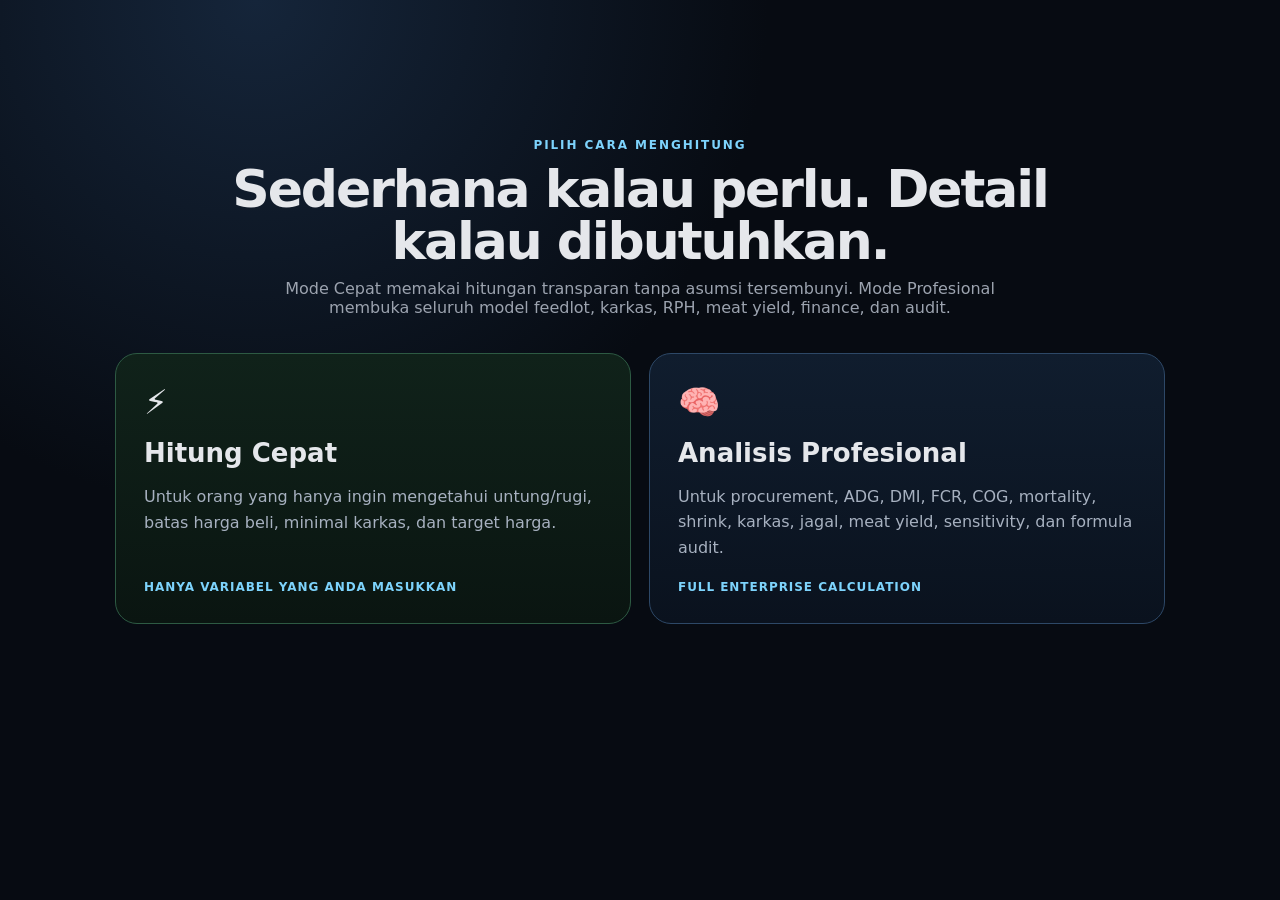
==== cattle-economics/index.html @ 695e0f00 "deploy: update cattle economics reviewed v0.3 app" ====
<!doctype html>
<html lang="id">
  <head>
    <meta charset="UTF-8" />
    <meta name="viewport" content="width=device-width, initial-scale=1.0" />
    <meta name="theme-color" content="#111827" />
    <meta name="description" content="Enterprise cattle, feedlot, carcass, slaughterhouse, and meat economics calculator." />
    <title>Cattle Economic Intelligence System</title>
    <script type="module" crossorigin src="./assets/index-BLP-1UN5.js"></script>
    <link rel="stylesheet" crossorigin href="./assets/index-CC0HOODT.css">
  </head>
  <body>
    <div id="root"></div>
  </body>
</html>
---- cattle-economics/assets/index-CC0HOODT.css ----
:root{color:#e5e7eb;font-synthesis:none;background:#070b12;font-family:Inter,ui-sans-serif,system-ui,-apple-system,BlinkMacSystemFont,Segoe UI,sans-serif}*{box-sizing:border-box}body{color:#e5e7eb;background:radial-gradient(circle at 20% 0,#15253a 0,#070b12 32rem);min-width:320px;margin:0}button,input{font:inherit}.app-shell{width:min(1500px,100% - 28px);margin:0 auto;padding:28px 0 50px}.eyebrow{letter-spacing:.16em;color:#7dd3fc;font-size:12px;font-weight:800}.hero,.quick-header{border-bottom:1px solid #263244;justify-content:space-between;align-items:flex-end;gap:28px;padding:22px 0 28px;display:flex}.hero h1,.quick-header h1,.mode-intro h1{letter-spacing:-.04em;margin:10px 0 12px;font-size:clamp(28px,5vw,52px);line-height:1}.hero p,.quick-header p,.mode-intro p{color:#9ca3af;max-width:780px;margin:0}.hero-actions{align-items:flex-end;gap:12px;display:flex}.hero-metrics{gap:10px;min-width:270px;display:grid}.hero-metrics div{background:#0d1420;border:1px solid #273449;border-radius:14px;padding:14px 16px}.hero-metrics span,.kpi span{color:#94a3b8;font-size:12px;display:block}.hero-metrics strong{margin-top:5px;font-size:19px;display:block}.mode-home{align-content:center;gap:36px;min-height:78vh;display:grid}.mode-intro{text-align:center;max-width:820px;margin:0 auto}.mode-intro p{margin:0 auto}.mode-cards{grid-template-columns:1fr 1fr;gap:18px;width:100%;max-width:1050px;margin:0 auto;display:grid}.mode-card{text-align:left;color:#e5e7eb;cursor:pointer;background:linear-gradient(#0e1724,#0a111b);border:1px solid #2c3b50;border-radius:22px;padding:28px;transition:transform .2s,border-color .2s,box-shadow .2s}.mode-card:hover{border-color:#64748b;transform:translateY(-3px);box-shadow:0 18px 50px #00000038}.mode-card.quick-card{background:linear-gradient(#10221a,#0a1511);border-color:#2d5a43}.mode-card.pro-card{background:linear-gradient(#101d2e,#0a121e);border-color:#2d4867}.mode-icon{margin-bottom:16px;font-size:34px;display:block}.mode-card b{font-size:26px;display:block}.mode-card p{color:#a7b1c0;min-height:76px;line-height:1.6}.mode-card em{letter-spacing:.08em;text-transform:uppercase;color:#7dd3fc;font-size:12px;font-style:normal;font-weight:800}.quick-task-grid{grid-template-columns:repeat(4,minmax(0,1fr));gap:10px;margin:18px 0;display:grid}.quick-task{color:#e5e7eb;text-align:left;cursor:pointer;background:#0d1420;border:1px solid #263244;border-radius:14px;grid-template-rows:auto auto;grid-template-columns:auto 1fr;align-items:center;gap:2px 10px;padding:14px;display:grid}.quick-task>span{grid-row:1/3;font-size:23px}.quick-task b{font-size:14px}.quick-task small{color:#94a3b8}.quick-task.active{background:#102033;border-color:#38bdf8;box-shadow:0 0 0 1px #38bdf82e}.quick-layout{grid-template-columns:minmax(320px,.85fr) minmax(0,1.45fr);gap:16px;display:grid}.quick-input-panel,.quick-result-panel{min-height:540px}.section-heading{justify-content:space-between;align-items:flex-start;gap:12px;display:flex}.quick-field-grid{grid-template-columns:1fr 1fr;gap:12px;margin-top:14px;display:grid}.input-with-suffix{background:#080d15;border:1px solid #344259;border-radius:9px;align-items:center;display:flex;overflow:hidden}.input-with-suffix input{border:0!important;border-radius:0!important}.input-with-suffix b{color:#77879a;white-space:nowrap;padding:0 10px;font-size:11px}.assumption-box{border-top:1px solid #263244;margin-top:18px;padding-top:14px}.assumption-box summary{cursor:pointer;color:#9fb0c4;font-weight:700}.profit-hero{background:#0d1420;border:1px solid #334155;border-left-width:5px;border-radius:16px;margin-bottom:14px;padding:20px}.profit-hero span{color:#94a3b8;letter-spacing:.12em;font-size:11px;display:block}.profit-hero strong{margin:7px 0;font-size:clamp(25px,4vw,42px);display:block}.profit-hero b{font-size:13px}.profit-hero.good{border-left-color:#22c55e}.profit-hero.warning{border-left-color:#f59e0b}.profit-hero.danger{border-left-color:#ef4444}.quick-kpis{grid-template-columns:repeat(2,minmax(0,1fr));margin-bottom:12px}.target-grid{grid-template-columns:1fr 1fr;gap:12px;margin-bottom:14px;display:grid}.scenario-strip{grid-template-columns:repeat(4,minmax(0,1fr));gap:9px;margin-bottom:14px;display:grid}.scenario-strip div{background:#0d1420;border:1px solid #263244;border-radius:12px;padding:13px}.scenario-strip span,.scenario-strip small{color:#94a3b8;display:block}.scenario-strip strong{margin:5px 0;font-size:15px;display:block}.scenario-strip .good{border-color:#245c39}.scenario-strip .mid{border-color:#6b5624}.scenario-strip .bad{border-color:#683333}.detail-link{color:#c7d2df;cursor:pointer;background:#101827;border:1px solid #334155;border-radius:11px;width:100%;min-height:46px;margin-top:18px}.ghost-btn,.mini-btn,.home-link{color:#dbe6f2;cursor:pointer;background:0 0;border:1px solid #334155;border-radius:10px;padding:10px 13px}.mini-btn{padding:7px 10px;font-size:12px}.home-link{white-space:nowrap}.input-stack{gap:12px;margin-top:20px;display:grid}.input-stack details{background:#0b111b;border:1px solid #263244;border-radius:14px}.input-stack summary{cursor:pointer;padding:15px 17px;font-weight:800}.field-grid{grid-template-columns:repeat(4,minmax(0,1fr));gap:12px;padding:0 16px 16px;display:grid}.field{color:#a9b4c4;gap:6px;font-size:12px;display:grid}.field input{color:#f8fafc;background:#080d15;border:1px solid #344259;border-radius:9px;outline:none;width:100%;padding:11px 12px;font-size:16px}.field input:focus{border-color:#38bdf8;box-shadow:0 0 0 3px #38bdf81f}.toolbar{flex-wrap:wrap;gap:10px;margin:12px 0 18px;display:flex}.toolbar button,.tabs button{color:#e5e7eb;cursor:pointer;background:#101827;border:1px solid #334155;border-radius:10px;min-height:42px;padding:9px 13px}.toolbar button:hover,.tabs button:hover{border-color:#64748b}.toolbar .secondary{background:0 0}.tabs{z-index:5;-webkit-backdrop-filter:blur(12px);backdrop-filter:blur(12px);background:#070b12f0;gap:8px;padding-bottom:8px;display:flex;position:sticky;top:0;overflow:auto}.tabs button{white-space:nowrap}.tabs button.active{color:#001019;background:#0ea5e9;border-color:#38bdf8;font-weight:900}.module{gap:16px;padding-top:10px;display:grid}.kpi-grid{grid-template-columns:repeat(4,minmax(0,1fr));gap:12px;display:grid}.kpi-grid.compact{margin-top:16px}.kpi{background:#0d1420;border:1px solid #263244;border-radius:14px;min-width:0;padding:14px}.kpi strong{overflow-wrap:anywhere;margin-top:7px;font-size:18px;display:block}.kpi.good{border-left:4px solid #22c55e}.kpi.warning{border-left:4px solid #f59e0b}.kpi.danger{border-left:4px solid #ef4444}.two-col{grid-template-columns:1fr 1fr;gap:16px;display:grid}.panel{background:#0b111b;border:1px solid #263244;border-radius:14px;min-width:0;padding:17px}.panel h3{margin:0 0 5px;font-size:17px}.muted{color:#94a3b8;margin:4px 0 12px;font-size:13px}.data-rows{display:grid}.data-row{border-bottom:1px solid #1f2b3b;justify-content:space-between;gap:20px;padding:9px 0;display:flex}.data-row:last-child{border-bottom:0}.data-row span{color:#98a6b8}.data-row strong{text-align:right;font-variant-numeric:tabular-nums}.verdict{background:#0d1420;border:1px solid #334155;border-left-width:5px;border-radius:14px;padding:16px}.verdict span{letter-spacing:.12em;text-transform:uppercase;color:#94a3b8;font-size:11px}.verdict strong{margin:5px 0;font-size:19px;display:block}.verdict p{color:#a9b4c4;margin:0}.verdict.good{border-left-color:#22c55e}.verdict.warning{border-left-color:#f59e0b}.verdict.danger{border-left-color:#ef4444}.table-wrap{margin-top:12px;overflow:auto}table{border-collapse:collapse;width:100%;min-width:720px;font-size:13px}th,td{text-align:right;font-variant-numeric:tabular-nums;border-bottom:1px solid #233044;padding:10px 9px}th:first-child,td:first-child{text-align:left}thead th{color:#94a3b8;background:#0b111b;font-weight:800;position:sticky;top:0}.cell-good{background:#22c55e17}.cell-danger{background:#ef444417}footer{color:#7f8ea3;border-top:1px solid #263244;align-items:center;gap:14px;margin-top:24px;padding:18px 0;font-size:12px;display:flex}footer span{flex:1}@media (width<=1050px){.field-grid{grid-template-columns:repeat(3,minmax(0,1fr))}.kpi-grid{grid-template-columns:repeat(2,minmax(0,1fr))}.hero,.quick-header{flex-direction:column;align-items:flex-start}.hero-actions{justify-content:space-between;width:100%}.hero-metrics{grid-template-columns:1fr 1fr;width:100%}.quick-layout{grid-template-columns:1fr}.quick-input-panel,.quick-result-panel{min-height:0}.quick-task-grid{grid-template-columns:repeat(2,minmax(0,1fr))}}@media (width<=760px){.app-shell{width:min(100% - 18px,1500px);padding-top:12px}.field-grid{grid-template-columns:repeat(2,minmax(0,1fr))}.two-col,.mode-cards{grid-template-columns:1fr}.mode-card p{min-height:0}.hero-metrics{grid-template-columns:1fr}.data-row{gap:10px}.kpi strong{font-size:16px}.quick-field-grid,.scenario-strip{grid-template-columns:1fr 1fr}.hero-actions{display:grid}.target-grid{grid-template-columns:1fr 1fr}}@media (width<=480px){.field-grid,.kpi-grid,.quick-field-grid,.target-grid{grid-template-columns:1fr}.tabs{margin-left:-9px;margin-right:-9px;padding-left:9px;padding-right:9px}.hero h1,.quick-header h1,.mode-intro h1{font-size:32px}.quick-task-grid{grid-template-columns:1fr}.scenario-strip{grid-template-columns:1fr 1fr}.mode-card{padding:20px}.profit-hero strong{font-size:28px}footer{flex-direction:column;align-items:flex-start}}
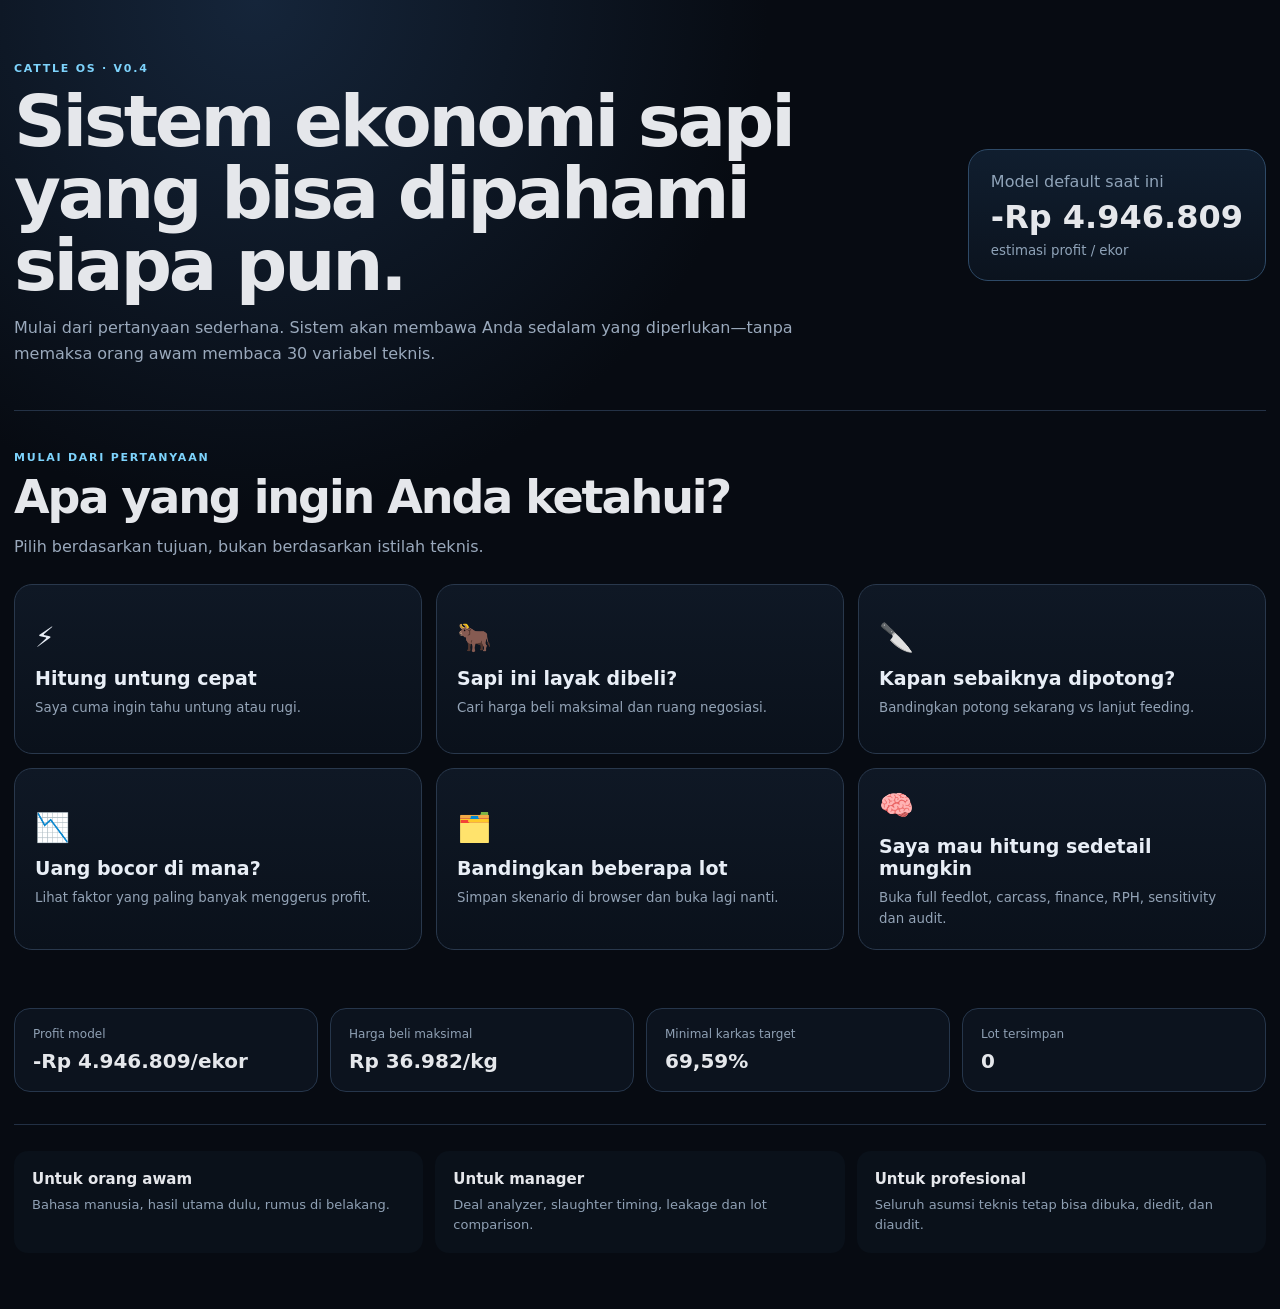
==== commit d4fbfcbd: "deploy: publish Cattle OS v0.4" ====
--- a/cattle-economics/index.html
+++ b/cattle-economics/index.html
@@ -6,8 +6,8 @@
     <meta name="theme-color" content="#111827" />
     <meta name="description" content="Enterprise cattle, feedlot, carcass, slaughterhouse, and meat economics calculator." />
     <title>Cattle Economic Intelligence System</title>
-    <script type="module" crossorigin src="./assets/index-BLP-1UN5.js"></script>
-    <link rel="stylesheet" crossorigin href="./assets/index-CC0HOODT.css">
+    <script type="module" crossorigin src="./assets/index-rEuiyGT7.js"></script>
+    <link rel="stylesheet" crossorigin href="./assets/index-CVq0pd13.css">
   </head>
   <body>
     <div id="root"></div>
--- a/cattle-economics/assets/index-CVq0pd13.css
+++ b/cattle-economics/assets/index-CVq0pd13.css
@@ -0,0 +1 @@
+:root{color:#e5e7eb;font-synthesis:none;background:#070b12;font-family:Inter,ui-sans-serif,system-ui,-apple-system,BlinkMacSystemFont,Segoe UI,sans-serif}*{box-sizing:border-box}body{color:#e5e7eb;background:radial-gradient(circle at 20% 0,#15253a 0,#070b12 32rem);min-width:320px;margin:0}button,input{font:inherit}.app-shell{width:min(1500px,100% - 28px);margin:0 auto;padding:28px 0 50px}.eyebrow{letter-spacing:.16em;color:#7dd3fc;font-size:12px;font-weight:800}.hero,.quick-header{border-bottom:1px solid #263244;justify-content:space-between;align-items:flex-end;gap:28px;padding:22px 0 28px;display:flex}.hero h1,.quick-header h1,.mode-intro h1{letter-spacing:-.04em;margin:10px 0 12px;font-size:clamp(28px,5vw,52px);line-height:1}.hero p,.quick-header p,.mode-intro p{color:#9ca3af;max-width:780px;margin:0}.hero-actions{align-items:flex-end;gap:12px;display:flex}.hero-metrics{gap:10px;min-width:270px;display:grid}.hero-metrics div{background:#0d1420;border:1px solid #273449;border-radius:14px;padding:14px 16px}.hero-metrics span,.kpi span{color:#94a3b8;font-size:12px;display:block}.hero-metrics strong{margin-top:5px;font-size:19px;display:block}.mode-home{align-content:center;gap:36px;min-height:78vh;display:grid}.mode-intro{text-align:center;max-width:820px;margin:0 auto}.mode-intro p{margin:0 auto}.mode-cards{grid-template-columns:1fr 1fr;gap:18px;width:100%;max-width:1050px;margin:0 auto;display:grid}.mode-card{text-align:left;color:#e5e7eb;cursor:pointer;background:linear-gradient(#0e1724,#0a111b);border:1px solid #2c3b50;border-radius:22px;padding:28px;transition:transform .2s,border-color .2s,box-shadow .2s}.mode-card:hover{border-color:#64748b;transform:translateY(-3px);box-shadow:0 18px 50px #00000038}.mode-card.quick-card{background:linear-gradient(#10221a,#0a1511);border-color:#2d5a43}.mode-card.pro-card{background:linear-gradient(#101d2e,#0a121e);border-color:#2d4867}.mode-icon{margin-bottom:16px;font-size:34px;display:block}.mode-card b{font-size:26px;display:block}.mode-card p{color:#a7b1c0;min-height:76px;line-height:1.6}.mode-card em{letter-spacing:.08em;text-transform:uppercase;color:#7dd3fc;font-size:12px;font-style:normal;font-weight:800}.quick-task-grid{grid-template-columns:repeat(4,minmax(0,1fr));gap:10px;margin:18px 0;display:grid}.quick-task{color:#e5e7eb;text-align:left;cursor:pointer;background:#0d1420;border:1px solid #263244;border-radius:14px;grid-template-rows:auto auto;grid-template-columns:auto 1fr;align-items:center;gap:2px 10px;padding:14px;display:grid}.quick-task>span{grid-row:1/3;font-size:23px}.quick-task b{font-size:14px}.quick-task small{color:#94a3b8}.quick-task.active{background:#102033;border-color:#38bdf8;box-shadow:0 0 0 1px #38bdf82e}.quick-layout{grid-template-columns:minmax(320px,.85fr) minmax(0,1.45fr);gap:16px;display:grid}.quick-input-panel,.quick-result-panel{min-height:540px}.section-heading{justify-content:space-between;align-items:flex-start;gap:12px;display:flex}.quick-field-grid{grid-template-columns:1fr 1fr;gap:12px;margin-top:14px;display:grid}.input-with-suffix{background:#080d15;border:1px solid #344259;border-radius:9px;align-items:center;display:flex;overflow:hidden}.input-with-suffix input{border:0!important;border-radius:0!important}.input-with-suffix b{color:#77879a;white-space:nowrap;padding:0 10px;font-size:11px}.assumption-box{border-top:1px solid #263244;margin-top:18px;padding-top:14px}.assumption-box summary{cursor:pointer;color:#9fb0c4;font-weight:700}.profit-hero{background:#0d1420;border:1px solid #334155;border-left-width:5px;border-radius:16px;margin-bottom:14px;padding:20px}.profit-hero span{color:#94a3b8;letter-spacing:.12em;font-size:11px;display:block}.profit-hero strong{margin:7px 0;font-size:clamp(25px,4vw,42px);display:block}.profit-hero b{font-size:13px}.profit-hero.good{border-left-color:#22c55e}.profit-hero.warning{border-left-color:#f59e0b}.profit-hero.danger{border-left-color:#ef4444}.quick-kpis{grid-template-columns:repeat(2,minmax(0,1fr));margin-bottom:12px}.target-grid{grid-template-columns:1fr 1fr;gap:12px;margin-bottom:14px;display:grid}.scenario-strip{grid-template-columns:repeat(4,minmax(0,1fr));gap:9px;margin-bottom:14px;display:grid}.scenario-strip div{background:#0d1420;border:1px solid #263244;border-radius:12px;padding:13px}.scenario-strip span,.scenario-strip small{color:#94a3b8;display:block}.scenario-strip strong{margin:5px 0;font-size:15px;display:block}.scenario-strip .good{border-color:#245c39}.scenario-strip .mid{border-color:#6b5624}.scenario-strip .bad{border-color:#683333}.detail-link{color:#c7d2df;cursor:pointer;background:#101827;border:1px solid #334155;border-radius:11px;width:100%;min-height:46px;margin-top:18px}.ghost-btn,.mini-btn,.home-link{color:#dbe6f2;cursor:pointer;background:0 0;border:1px solid #334155;border-radius:10px;padding:10px 13px}.mini-btn{padding:7px 10px;font-size:12px}.home-link{white-space:nowrap}.input-stack{gap:12px;margin-top:20px;display:grid}.input-stack details{background:#0b111b;border:1px solid #263244;border-radius:14px}.input-stack summary{cursor:pointer;padding:15px 17px;font-weight:800}.field-grid{grid-template-columns:repeat(4,minmax(0,1fr));gap:12px;padding:0 16px 16px;display:grid}.field{color:#a9b4c4;gap:6px;font-size:12px;display:grid}.field input{color:#f8fafc;background:#080d15;border:1px solid #344259;border-radius:9px;outline:none;width:100%;padding:11px 12px;font-size:16px}.field input:focus{border-color:#38bdf8;box-shadow:0 0 0 3px #38bdf81f}.toolbar{flex-wrap:wrap;gap:10px;margin:12px 0 18px;display:flex}.toolbar button,.tabs button{color:#e5e7eb;cursor:pointer;background:#101827;border:1px solid #334155;border-radius:10px;min-height:42px;padding:9px 13px}.toolbar button:hover,.tabs button:hover{border-color:#64748b}.toolbar .secondary{background:0 0}.tabs{z-index:5;-webkit-backdrop-filter:blur(12px);backdrop-filter:blur(12px);background:#070b12f0;gap:8px;padding-bottom:8px;display:flex;position:sticky;top:0;overflow:auto}.tabs button{white-space:nowrap}.tabs button.active{color:#001019;background:#0ea5e9;border-color:#38bdf8;font-weight:900}.module{gap:16px;padding-top:10px;display:grid}.kpi-grid{grid-template-columns:repeat(4,minmax(0,1fr));gap:12px;display:grid}.kpi-grid.compact{margin-top:16px}.kpi{background:#0d1420;border:1px solid #263244;border-radius:14px;min-width:0;padding:14px}.kpi strong{overflow-wrap:anywhere;margin-top:7px;font-size:18px;display:block}.kpi.good{border-left:4px solid #22c55e}.kpi.warning{border-left:4px solid #f59e0b}.kpi.danger{border-left:4px solid #ef4444}.two-col{grid-template-columns:1fr 1fr;gap:16px;display:grid}.panel{background:#0b111b;border:1px solid #263244;border-radius:14px;min-width:0;padding:17px}.panel h3{margin:0 0 5px;font-size:17px}.muted{color:#94a3b8;margin:4px 0 12px;font-size:13px}.data-rows{display:grid}.data-row{border-bottom:1px solid #1f2b3b;justify-content:space-between;gap:20px;padding:9px 0;display:flex}.data-row:last-child{border-bottom:0}.data-row span{color:#98a6b8}.data-row strong{text-align:right;font-variant-numeric:tabular-nums}.verdict{background:#0d1420;border:1px solid #334155;border-left-width:5px;border-radius:14px;padding:16px}.verdict span{letter-spacing:.12em;text-transform:uppercase;color:#94a3b8;font-size:11px}.verdict strong{margin:5px 0;font-size:19px;display:block}.verdict p{color:#a9b4c4;margin:0}.verdict.good{border-left-color:#22c55e}.verdict.warning{border-left-color:#f59e0b}.verdict.danger{border-left-color:#ef4444}.table-wrap{margin-top:12px;overflow:auto}table{border-collapse:collapse;width:100%;min-width:720px;font-size:13px}th,td{text-align:right;font-variant-numeric:tabular-nums;border-bottom:1px solid #233044;padding:10px 9px}th:first-child,td:first-child{text-align:left}thead th{color:#94a3b8;background:#0b111b;font-weight:800;position:sticky;top:0}.cell-good{background:#22c55e17}.cell-danger{background:#ef444417}footer{color:#7f8ea3;border-top:1px solid #263244;align-items:center;gap:14px;margin-top:24px;padding:18px 0;font-size:12px;display:flex}footer span{flex:1}@media (width<=1050px){.field-grid{grid-template-columns:repeat(3,minmax(0,1fr))}.kpi-grid{grid-template-columns:repeat(2,minmax(0,1fr))}.hero,.quick-header{flex-direction:column;align-items:flex-start}.hero-actions{justify-content:space-between;width:100%}.hero-metrics{grid-template-columns:1fr 1fr;width:100%}.quick-layout{grid-template-columns:1fr}.quick-input-panel,.quick-result-panel{min-height:0}.quick-task-grid{grid-template-columns:repeat(2,minmax(0,1fr))}}@media (width<=760px){.app-shell{width:min(100% - 18px,1500px);padding-top:12px}.field-grid{grid-template-columns:repeat(2,minmax(0,1fr))}.two-col,.mode-cards{grid-template-columns:1fr}.mode-card p{min-height:0}.hero-metrics{grid-template-columns:1fr}.data-row{gap:10px}.kpi strong{font-size:16px}.quick-field-grid,.scenario-strip{grid-template-columns:1fr 1fr}.hero-actions{display:grid}.target-grid{grid-template-columns:1fr 1fr}}@media (width<=480px){.field-grid,.kpi-grid,.quick-field-grid,.target-grid{grid-template-columns:1fr}.tabs{margin-left:-9px;margin-right:-9px;padding-left:9px;padding-right:9px}.hero h1,.quick-header h1,.mode-intro h1{font-size:32px}.quick-task-grid{grid-template-columns:1fr}.scenario-strip{grid-template-columns:1fr 1fr}.mode-card{padding:20px}.profit-hero strong{font-size:28px}footer{flex-direction:column;align-items:flex-start}}.os-home,.os-page{width:min(1500px,100% - 28px);margin:0 auto;padding:28px 0 56px}.os-kicker{letter-spacing:.16em;color:#7dd3fc;text-transform:uppercase;font-size:11px;font-weight:900;display:block}.os-hero{border-bottom:1px solid #243246;justify-content:space-between;align-items:center;gap:38px;min-height:310px;padding:34px 0 42px;display:flex}.os-hero>div:first-child{max-width:900px}.os-hero h1,.os-topbar h1,.os-question h2{letter-spacing:-.045em;margin:10px 0 14px;line-height:1}.os-hero h1{font-size:clamp(38px,6vw,72px)}.os-hero p,.os-topbar p,.os-question p{color:#9aa9bc;max-width:820px;margin:0;line-height:1.65}.os-hero-chip{background:linear-gradient(#101e2f,#0b131e);border:1px solid #2e4a67;border-radius:20px;min-width:280px;padding:22px}.os-hero-chip span,.os-hero-chip small{color:#8fa3b8;display:block}.os-hero-chip strong{margin:7px 0;font-size:32px;display:block}.os-question{padding:40px 0}.os-question h2{font-size:clamp(28px,4vw,46px)}.os-action-grid{grid-template-columns:repeat(3,minmax(0,1fr));gap:14px;margin-top:24px;display:grid}.os-action-grid button{color:#e8eef6;text-align:left;cursor:pointer;background:linear-gradient(#0f1825,#0a111b);border:1px solid #29384c;border-radius:18px;min-height:170px;padding:20px;transition:all .18s}.os-action-grid button:hover{border-color:#4f6f91;transform:translateY(-3px);box-shadow:0 18px 40px #0003}.os-action-grid button>span{margin-bottom:13px;font-size:28px;display:block}.os-action-grid b{margin-bottom:8px;font-size:19px;display:block}.os-action-grid small{color:#93a3b6;line-height:1.5}.os-home-summary{grid-template-columns:repeat(4,minmax(0,1fr));gap:12px;padding:18px 0 32px;display:grid}.os-home-summary div{background:#0c131e;border:1px solid #26364b;border-radius:16px;padding:18px}.os-home-summary span{color:#8fa0b4;font-size:12px;display:block}.os-home-summary strong{margin-top:8px;font-size:20px;display:block}.os-principles{border-top:1px solid #223044;grid-template-columns:repeat(3,1fr);gap:12px;padding-top:26px;display:grid}.os-principles div{background:#0a111a;border-radius:14px;padding:18px}.os-principles b{font-size:15px}.os-principles p{color:#8fa0b4;margin:7px 0 0;font-size:13px;line-height:1.55}.os-topbar{border-bottom:1px solid #243246;justify-content:space-between;align-items:flex-end;gap:26px;padding:18px 0 24px;display:flex}.os-topbar>div{max-width:900px}.os-topbar h1{font-size:clamp(30px,5vw,54px)}.os-topbar button,.os-pro-btn,.os-section-head button,.os-savebar button,.os-empty button,.os-lot-actions button{color:#e8eef6;cursor:pointer;background:#101927;border:1px solid #34465e;border-radius:10px;padding:10px 13px}.os-topbar>div>button{background:0 0;margin-bottom:16px}.os-pro-btn{white-space:nowrap}.os-tabs{z-index:10;-webkit-backdrop-filter:blur(12px);backdrop-filter:blur(12px);background:#070b12ed;gap:8px;padding:14px 0 10px;display:flex;position:sticky;top:0;overflow:auto}.os-tabs button{color:#b7c4d3;white-space:nowrap;cursor:pointer;background:#0d1622;border:1px solid #2f4057;border-radius:10px;padding:10px 14px}.os-tabs button.active{color:#001019;background:#0ea5e9;border-color:#38bdf8;font-weight:900}.os-guided-layout{grid-template-columns:minmax(340px,.88fr) minmax(0,1.55fr);align-items:start;gap:16px;display:grid}.os-input-card,.os-result-card{background:#0a111b;border:1px solid #26364a;border-radius:18px;padding:18px}.os-input-card{position:sticky;top:70px}.os-section-head{justify-content:space-between;align-items:flex-start;gap:16px;display:flex}.os-section-head h3{margin:7px 0;font-size:22px}.os-section-head p{color:#8fa1b6;margin:0;font-size:13px;line-height:1.5}.os-fields{grid-template-columns:1fr 1fr;gap:12px;margin-top:18px;display:grid}.os-field{gap:7px;display:grid}.os-field>span b{color:#dbe5f0;font-size:13px;display:block}.os-field>span small{color:#73859a;min-height:29px;margin-top:3px;font-size:11px;line-height:1.35;display:block}.os-field>div{background:#080d14;border:1px solid #304158;border-radius:10px;align-items:center;display:flex;overflow:hidden}.os-field input{color:#fff;background:0 0;border:0;outline:none;width:100%;min-width:0;padding:11px 12px;font-size:15px}.os-field em{color:#75869a;white-space:nowrap;padding:0 9px;font-size:10px;font-style:normal}.os-glossary{border-top:1px solid #223044;margin-top:18px;padding-top:14px}.os-glossary summary{cursor:pointer;color:#9fb0c3;font-weight:700}.os-glossary p{color:#8fa0b4;font-size:12px;line-height:1.5}.os-status,.os-decision{background:#0d1521;border:1px solid #33445a;border-left-width:5px;border-radius:16px;margin-bottom:14px;padding:20px}.os-status>span,.os-decision>span{letter-spacing:.14em;color:#8293a8;font-size:10px;font-weight:900;display:block}.os-status>strong,.os-decision>strong{margin:7px 0;font-size:24px;display:block}.os-status p,.os-decision p{color:#9aabba;margin:0;line-height:1.5}.os-status.good,.os-decision.good{border-left-color:#22c55e}.os-status.warning,.os-decision.warning{border-left-color:#f59e0b}.os-status.danger,.os-decision.danger{border-left-color:#ef4444}.os-metric-grid{grid-template-columns:repeat(2,minmax(0,1fr));gap:10px;display:grid}.os-metric{background:#0c141f;border:1px solid #26364a;border-radius:14px;padding:16px}.os-metric>span{color:#8799ad;font-size:11px;display:block}.os-metric>strong{overflow-wrap:anywhere;margin:7px 0 3px;font-size:20px;display:block}.os-metric>small{color:#71849a}.os-metric.good{border-color:#255e3b}.os-metric.danger{border-color:#6b3434}.os-explain{background:#0d1723;border:1px solid #26374b;border-radius:13px;margin-top:14px;padding:15px}.os-explain b{margin-bottom:5px;display:block}.os-explain p{color:#91a2b5;margin:0;font-size:13px;line-height:1.55}.os-scenario-grid{grid-template-columns:repeat(4,minmax(0,1fr));gap:9px;display:grid}.os-scenario-grid>div{background:#0b131d;border:1px solid #2b3a4e;border-radius:14px;padding:15px;position:relative}.os-scenario-grid>div.best{background:#0c1a14;border-color:#22c55e}.os-scenario-grid span,.os-scenario-grid small{color:#8497aa;display:block}.os-scenario-grid strong{margin:7px 0;font-size:17px;display:block}.os-scenario-grid em{letter-spacing:.1em;color:#86efac;margin-top:9px;font-size:9px;font-style:normal;font-weight:900;display:inline-block}.os-leak-list{gap:14px;display:grid}.os-leak-row{justify-content:space-between;gap:16px;display:flex}.os-leak-row span b,.os-leak-row span small{display:block}.os-leak-row span small{color:#7f91a6;margin-top:3px;font-size:11px;line-height:1.35}.os-leak-row strong{white-space:nowrap}.os-bar{background:#172231;border-radius:999px;height:7px;margin-top:8px;overflow:hidden}.os-bar i{background:linear-gradient(90deg,#f59e0b,#ef4444);border-radius:999px;height:100%;display:block}.os-savebar{gap:10px;padding:22px 0;display:flex}.os-savebar input{color:#fff;background:#080e16;border:1px solid #304158;border-radius:10px;outline:none;flex:1;min-height:44px;padding:0 13px}.os-empty{text-align:center;background:#0a111a;border:1px dashed #34465d;border-radius:18px;padding:70px 20px}.os-empty>span{font-size:38px}.os-empty h3{margin:13px 0 5px;font-size:24px}.os-empty p{color:#8b9caf}.os-lot-grid{grid-template-columns:repeat(3,minmax(0,1fr));gap:12px;display:grid}.os-lot-card{background:#0b131e;border:1px solid #29394d;border-radius:17px;padding:18px}.os-lot-head{justify-content:space-between;align-items:flex-start;gap:12px;display:flex}.os-lot-head span{letter-spacing:.13em;color:#7990a6;font-size:9px}.os-lot-head h3{margin:4px 0 0}.os-lot-head>b{border-radius:999px;padding:5px 8px;font-size:10px}.os-lot-head>b.target{color:#86efac;background:#123622}.os-lot-head>b.profit{color:#fde68a;background:#3b3011}.os-lot-head>b.loss{color:#fecaca;background:#3a1717}.os-lot-metrics{grid-template-columns:1fr 1fr;gap:8px;margin:16px 0;display:grid}.os-lot-metrics p{background:#0e1722;border-radius:10px;margin:0;padding:10px}.os-lot-metrics span,.os-lot-metrics strong{display:block}.os-lot-metrics span{color:#7f91a5;font-size:10px}.os-lot-metrics strong{margin-top:4px;font-size:13px}.os-lot-actions{gap:8px;display:flex}.os-lot-actions button{flex:1}.os-lot-actions button:last-child{background:0 0}@media (width<=1100px){.os-action-grid{grid-template-columns:repeat(2,minmax(0,1fr))}.os-guided-layout{grid-template-columns:1fr}.os-input-card{position:static}.os-scenario-grid,.os-lot-grid{grid-template-columns:repeat(2,minmax(0,1fr))}}@media (width<=760px){.os-home,.os-page{width:min(100% - 18px,1500px);padding-top:12px}.os-hero,.os-topbar{flex-direction:column;align-items:flex-start}.os-hero{min-height:0}.os-hero-chip{width:100%;min-width:0}.os-action-grid,.os-home-summary,.os-principles,.os-lot-grid,.os-fields,.os-metric-grid{grid-template-columns:1fr}.os-savebar{flex-direction:column}.os-topbar h1{font-size:34px}}@media (width<=480px){.os-action-grid,.os-scenario-grid{grid-template-columns:1fr}.os-hero h1{font-size:38px}.os-status>strong,.os-decision>strong{font-size:20px}}
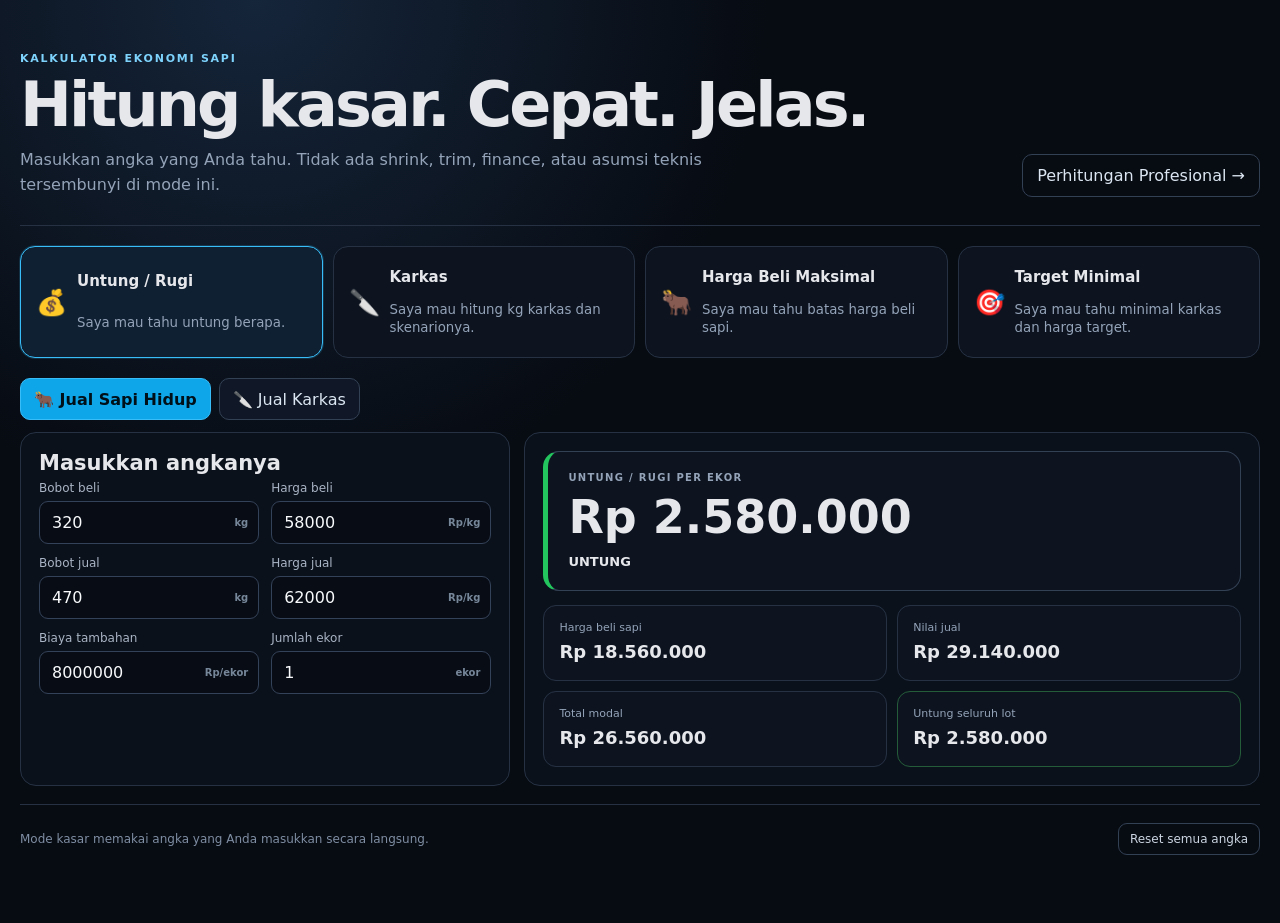
==== commit fd95c5ff: "deploy: publish simple cattle calculator" ====
--- a/cattle-economics/index.html
+++ b/cattle-economics/index.html
@@ -6,8 +6,8 @@
     <meta name="theme-color" content="#111827" />
     <meta name="description" content="Enterprise cattle, feedlot, carcass, slaughterhouse, and meat economics calculator." />
     <title>Cattle Economic Intelligence System</title>
-    <script type="module" crossorigin src="./assets/index-rEuiyGT7.js"></script>
-    <link rel="stylesheet" crossorigin href="./assets/index-CVq0pd13.css">
+    <script type="module" crossorigin src="./assets/index-Bqy1-42Z.js"></script>
+    <link rel="stylesheet" crossorigin href="./assets/index-Bpuga6ic.css">
   </head>
   <body>
     <div id="root"></div>
--- a/cattle-economics/assets/index-Bpuga6ic.css
+++ b/cattle-economics/assets/index-Bpuga6ic.css
@@ -0,0 +1 @@
+:root{color:#e5e7eb;font-synthesis:none;background:#070b12;font-family:Inter,ui-sans-serif,system-ui,-apple-system,BlinkMacSystemFont,Segoe UI,sans-serif}*{box-sizing:border-box}body{color:#e5e7eb;background:radial-gradient(circle at 20% 0,#15253a 0,#070b12 32rem);min-width:320px;margin:0}button,input{font:inherit}.app-shell{width:min(1500px,100% - 28px);margin:0 auto;padding:28px 0 50px}.eyebrow{letter-spacing:.16em;color:#7dd3fc;font-size:12px;font-weight:800}.hero,.quick-header{border-bottom:1px solid #263244;justify-content:space-between;align-items:flex-end;gap:28px;padding:22px 0 28px;display:flex}.hero h1,.quick-header h1,.mode-intro h1{letter-spacing:-.04em;margin:10px 0 12px;font-size:clamp(28px,5vw,52px);line-height:1}.hero p,.quick-header p,.mode-intro p{color:#9ca3af;max-width:780px;margin:0}.hero-actions{align-items:flex-end;gap:12px;display:flex}.hero-metrics{gap:10px;min-width:270px;display:grid}.hero-metrics div{background:#0d1420;border:1px solid #273449;border-radius:14px;padding:14px 16px}.hero-metrics span,.kpi span{color:#94a3b8;font-size:12px;display:block}.hero-metrics strong{margin-top:5px;font-size:19px;display:block}.mode-home{align-content:center;gap:36px;min-height:78vh;display:grid}.mode-intro{text-align:center;max-width:820px;margin:0 auto}.mode-intro p{margin:0 auto}.mode-cards{grid-template-columns:1fr 1fr;gap:18px;width:100%;max-width:1050px;margin:0 auto;display:grid}.mode-card{text-align:left;color:#e5e7eb;cursor:pointer;background:linear-gradient(#0e1724,#0a111b);border:1px solid #2c3b50;border-radius:22px;padding:28px;transition:transform .2s,border-color .2s,box-shadow .2s}.mode-card:hover{border-color:#64748b;transform:translateY(-3px);box-shadow:0 18px 50px #00000038}.mode-card.quick-card{background:linear-gradient(#10221a,#0a1511);border-color:#2d5a43}.mode-card.pro-card{background:linear-gradient(#101d2e,#0a121e);border-color:#2d4867}.mode-icon{margin-bottom:16px;font-size:34px;display:block}.mode-card b{font-size:26px;display:block}.mode-card p{color:#a7b1c0;min-height:76px;line-height:1.6}.mode-card em{letter-spacing:.08em;text-transform:uppercase;color:#7dd3fc;font-size:12px;font-style:normal;font-weight:800}.quick-task-grid{grid-template-columns:repeat(4,minmax(0,1fr));gap:10px;margin:18px 0;display:grid}.quick-task{color:#e5e7eb;text-align:left;cursor:pointer;background:#0d1420;border:1px solid #263244;border-radius:14px;grid-template-rows:auto auto;grid-template-columns:auto 1fr;align-items:center;gap:2px 10px;padding:14px;display:grid}.quick-task>span{grid-row:1/3;font-size:23px}.quick-task b{font-size:14px}.quick-task small{color:#94a3b8}.quick-task.active{background:#102033;border-color:#38bdf8;box-shadow:0 0 0 1px #38bdf82e}.quick-layout{grid-template-columns:minmax(320px,.85fr) minmax(0,1.45fr);gap:16px;display:grid}.quick-input-panel,.quick-result-panel{min-height:540px}.section-heading{justify-content:space-between;align-items:flex-start;gap:12px;display:flex}.quick-field-grid{grid-template-columns:1fr 1fr;gap:12px;margin-top:14px;display:grid}.input-with-suffix{background:#080d15;border:1px solid #344259;border-radius:9px;align-items:center;display:flex;overflow:hidden}.input-with-suffix input{border:0!important;border-radius:0!important}.input-with-suffix b{color:#77879a;white-space:nowrap;padding:0 10px;font-size:11px}.assumption-box{border-top:1px solid #263244;margin-top:18px;padding-top:14px}.assumption-box summary{cursor:pointer;color:#9fb0c4;font-weight:700}.profit-hero{background:#0d1420;border:1px solid #334155;border-left-width:5px;border-radius:16px;margin-bottom:14px;padding:20px}.profit-hero span{color:#94a3b8;letter-spacing:.12em;font-size:11px;display:block}.profit-hero strong{margin:7px 0;font-size:clamp(25px,4vw,42px);display:block}.profit-hero b{font-size:13px}.profit-hero.good{border-left-color:#22c55e}.profit-hero.warning{border-left-color:#f59e0b}.profit-hero.danger{border-left-color:#ef4444}.quick-kpis{grid-template-columns:repeat(2,minmax(0,1fr));margin-bottom:12px}.target-grid{grid-template-columns:1fr 1fr;gap:12px;margin-bottom:14px;display:grid}.scenario-strip{grid-template-columns:repeat(4,minmax(0,1fr));gap:9px;margin-bottom:14px;display:grid}.scenario-strip div{background:#0d1420;border:1px solid #263244;border-radius:12px;padding:13px}.scenario-strip span,.scenario-strip small{color:#94a3b8;display:block}.scenario-strip strong{margin:5px 0;font-size:15px;display:block}.scenario-strip .good{border-color:#245c39}.scenario-strip .mid{border-color:#6b5624}.scenario-strip .bad{border-color:#683333}.detail-link{color:#c7d2df;cursor:pointer;background:#101827;border:1px solid #334155;border-radius:11px;width:100%;min-height:46px;margin-top:18px}.ghost-btn,.mini-btn,.home-link{color:#dbe6f2;cursor:pointer;background:0 0;border:1px solid #334155;border-radius:10px;padding:10px 13px}.mini-btn{padding:7px 10px;font-size:12px}.home-link{white-space:nowrap}.input-stack{gap:12px;margin-top:20px;display:grid}.input-stack details{background:#0b111b;border:1px solid #263244;border-radius:14px}.input-stack summary{cursor:pointer;padding:15px 17px;font-weight:800}.field-grid{grid-template-columns:repeat(4,minmax(0,1fr));gap:12px;padding:0 16px 16px;display:grid}.field{color:#a9b4c4;gap:6px;font-size:12px;display:grid}.field input{color:#f8fafc;background:#080d15;border:1px solid #344259;border-radius:9px;outline:none;width:100%;padding:11px 12px;font-size:16px}.field input:focus{border-color:#38bdf8;box-shadow:0 0 0 3px #38bdf81f}.toolbar{flex-wrap:wrap;gap:10px;margin:12px 0 18px;display:flex}.toolbar button,.tabs button{color:#e5e7eb;cursor:pointer;background:#101827;border:1px solid #334155;border-radius:10px;min-height:42px;padding:9px 13px}.toolbar button:hover,.tabs button:hover{border-color:#64748b}.toolbar .secondary{background:0 0}.tabs{z-index:5;-webkit-backdrop-filter:blur(12px);backdrop-filter:blur(12px);background:#070b12f0;gap:8px;padding-bottom:8px;display:flex;position:sticky;top:0;overflow:auto}.tabs button{white-space:nowrap}.tabs button.active{color:#001019;background:#0ea5e9;border-color:#38bdf8;font-weight:900}.module{gap:16px;padding-top:10px;display:grid}.kpi-grid{grid-template-columns:repeat(4,minmax(0,1fr));gap:12px;display:grid}.kpi-grid.compact{margin-top:16px}.kpi{background:#0d1420;border:1px solid #263244;border-radius:14px;min-width:0;padding:14px}.kpi strong{overflow-wrap:anywhere;margin-top:7px;font-size:18px;display:block}.kpi.good{border-left:4px solid #22c55e}.kpi.warning{border-left:4px solid #f59e0b}.kpi.danger{border-left:4px solid #ef4444}.two-col{grid-template-columns:1fr 1fr;gap:16px;display:grid}.panel{background:#0b111b;border:1px solid #263244;border-radius:14px;min-width:0;padding:17px}.panel h3{margin:0 0 5px;font-size:17px}.muted{color:#94a3b8;margin:4px 0 12px;font-size:13px}.data-rows{display:grid}.data-row{border-bottom:1px solid #1f2b3b;justify-content:space-between;gap:20px;padding:9px 0;display:flex}.data-row:last-child{border-bottom:0}.data-row span{color:#98a6b8}.data-row strong{text-align:right;font-variant-numeric:tabular-nums}.verdict{background:#0d1420;border:1px solid #334155;border-left-width:5px;border-radius:14px;padding:16px}.verdict span{letter-spacing:.12em;text-transform:uppercase;color:#94a3b8;font-size:11px}.verdict strong{margin:5px 0;font-size:19px;display:block}.verdict p{color:#a9b4c4;margin:0}.verdict.good{border-left-color:#22c55e}.verdict.warning{border-left-color:#f59e0b}.verdict.danger{border-left-color:#ef4444}.table-wrap{margin-top:12px;overflow:auto}table{border-collapse:collapse;width:100%;min-width:720px;font-size:13px}th,td{text-align:right;font-variant-numeric:tabular-nums;border-bottom:1px solid #233044;padding:10px 9px}th:first-child,td:first-child{text-align:left}thead th{color:#94a3b8;background:#0b111b;font-weight:800;position:sticky;top:0}.cell-good{background:#22c55e17}.cell-danger{background:#ef444417}footer{color:#7f8ea3;border-top:1px solid #263244;align-items:center;gap:14px;margin-top:24px;padding:18px 0;font-size:12px;display:flex}footer span{flex:1}@media (width<=1050px){.field-grid{grid-template-columns:repeat(3,minmax(0,1fr))}.kpi-grid{grid-template-columns:repeat(2,minmax(0,1fr))}.hero,.quick-header{flex-direction:column;align-items:flex-start}.hero-actions{justify-content:space-between;width:100%}.hero-metrics{grid-template-columns:1fr 1fr;width:100%}.quick-layout{grid-template-columns:1fr}.quick-input-panel,.quick-result-panel{min-height:0}.quick-task-grid{grid-template-columns:repeat(2,minmax(0,1fr))}}@media (width<=760px){.app-shell{width:min(100% - 18px,1500px);padding-top:12px}.field-grid{grid-template-columns:repeat(2,minmax(0,1fr))}.two-col,.mode-cards{grid-template-columns:1fr}.mode-card p{min-height:0}.hero-metrics{grid-template-columns:1fr}.data-row{gap:10px}.kpi strong{font-size:16px}.quick-field-grid,.scenario-strip{grid-template-columns:1fr 1fr}.hero-actions{display:grid}.target-grid{grid-template-columns:1fr 1fr}}@media (width<=480px){.field-grid,.kpi-grid,.quick-field-grid,.target-grid{grid-template-columns:1fr}.tabs{margin-left:-9px;margin-right:-9px;padding-left:9px;padding-right:9px}.hero h1,.quick-header h1,.mode-intro h1{font-size:32px}.quick-task-grid{grid-template-columns:1fr}.scenario-strip{grid-template-columns:1fr 1fr}.mode-card{padding:20px}.profit-hero strong{font-size:28px}footer{flex-direction:column;align-items:flex-start}}.simple-shell{width:min(1240px,100% - 28px);margin:0 auto;padding:28px 0 50px}.simple-header{border-bottom:1px solid #263244;justify-content:space-between;align-items:flex-end;gap:28px;padding:24px 0 28px;display:flex}.simple-kicker{letter-spacing:.16em;color:#7dd3fc;font-size:11px;font-weight:900;display:block}.simple-header h1{letter-spacing:-.045em;margin:10px 0 12px;font-size:clamp(34px,6vw,62px);line-height:.98}.simple-header p{color:#94a3b8;max-width:760px;margin:0;line-height:1.55}.simple-pro-link{white-space:nowrap;color:#dbe6f2;cursor:pointer;background:0 0;border:1px solid #334155;border-radius:10px;padding:11px 14px}.simple-task-grid{grid-template-columns:repeat(4,minmax(0,1fr));gap:10px;margin:20px 0;display:grid}.simple-task-grid button{color:#e5e7eb;text-align:left;cursor:pointer;background:#0d1420;border:1px solid #263244;border-radius:15px;grid-template-rows:auto auto;grid-template-columns:auto 1fr;align-items:center;gap:4px 10px;min-height:112px;padding:15px;display:grid}.simple-task-grid button>span{grid-row:1/3;font-size:25px}.simple-task-grid button b{font-size:15px}.simple-task-grid button small{color:#94a3b8;line-height:1.35}.simple-task-grid button.active{background:#102033;border-color:#38bdf8;box-shadow:0 0 0 1px #38bdf82e}.simple-switch{gap:8px;margin-bottom:12px;display:flex}.simple-switch button{color:#dbe6f2;cursor:pointer;background:#101827;border:1px solid #334155;border-radius:10px;min-height:42px;padding:9px 13px}.simple-switch button.active{color:#001019;background:#0ea5e9;border-color:#38bdf8;font-weight:900}.simple-workspace{grid-template-columns:minmax(320px,.9fr) minmax(0,1.35fr);gap:14px;display:grid}.simple-panel{background:#0b111b;border:1px solid #263244;border-radius:16px;padding:18px}.simple-panel h3{margin:0 0 6px;font-size:21px}.simple-panel h4{color:#cbd5e1;margin:18px 0 10px;font-size:14px}.simple-help{color:#94a3b8;margin:0 0 14px;font-size:13px}.simple-fields{grid-template-columns:1fr 1fr;gap:12px;display:grid}.simple-field{color:#a9b4c4;gap:6px;font-size:12px;display:grid}.simple-field>div{background:#080d15;border:1px solid #344259;border-radius:9px;align-items:center;display:flex;overflow:hidden}.simple-field input{color:#f8fafc;background:0 0;border:0;outline:none;width:100%;min-width:0;padding:11px 12px;font-size:16px}.simple-field b{color:#77879a;white-space:nowrap;padding:0 10px;font-size:10px}.simple-field>div:focus-within{border-color:#38bdf8;box-shadow:0 0 0 3px #38bdf81f}.result-panel{align-content:start;display:grid}.simple-hero-result{background:#0d1420;border:1px solid #334155;border-left-width:5px;border-radius:16px;margin-bottom:14px;padding:20px}.simple-hero-result span{color:#94a3b8;letter-spacing:.13em;font-size:10px;font-weight:900;display:block}.simple-hero-result strong{overflow-wrap:anywhere;margin:7px 0;font-size:clamp(30px,5vw,46px);display:block}.simple-hero-result b{font-size:13px}.simple-hero-result.good{border-left-color:#22c55e}.simple-hero-result.danger{border-left-color:#ef4444}.simple-result-grid{grid-template-columns:1fr 1fr;gap:10px;display:grid}.simple-result{background:#0d1420;border:1px solid #263244;border-radius:13px;padding:15px}.simple-result span{color:#94a3b8;font-size:11px;display:block}.simple-result strong{overflow-wrap:anywhere;margin:7px 0 3px;font-size:18px;display:block}.simple-result small{color:#718096}.simple-result.good{border-color:#245c39}.simple-result.danger{border-color:#683333}.simple-scenarios{grid-template-columns:repeat(4,minmax(0,1fr));gap:9px;margin-bottom:14px;display:grid}.simple-scenarios>div{background:#0d1420;border:1px solid #263244;border-radius:12px;padding:14px}.simple-scenarios span,.simple-scenarios small{color:#94a3b8;display:block}.simple-scenarios strong{margin:5px 0;font-size:15px;display:block}.simple-scenarios .good{background:#0b1811;border-color:#245c39}.simple-scenarios .mid{background:#18150b;border-color:#6b5624}.simple-scenarios .bad{background:#190e0e;border-color:#683333}.simple-footer{color:#7f8ea3;border-top:1px solid #263244;justify-content:space-between;align-items:center;gap:14px;margin-top:18px;padding:18px 0;font-size:12px;display:flex}.simple-footer button{color:#cbd5e1;cursor:pointer;background:0 0;border:1px solid #334155;border-radius:9px;padding:8px 11px}@media (width<=960px){.simple-task-grid{grid-template-columns:repeat(2,minmax(0,1fr))}.simple-workspace{grid-template-columns:1fr}.simple-header{flex-direction:column;align-items:flex-start}.simple-fields{grid-template-columns:repeat(2,minmax(0,1fr))}}@media (width<=620px){.simple-shell{width:min(100% - 18px,1240px);padding-top:12px}.simple-task-grid{grid-template-columns:1fr 1fr}.simple-task-grid button{grid-template-rows:auto auto auto;grid-template-columns:1fr;min-height:126px}.simple-task-grid button>span{grid-row:auto;font-size:25px}.simple-fields,.simple-result-grid{grid-template-columns:1fr}.simple-scenarios{grid-template-columns:1fr 1fr}.simple-header h1{font-size:40px}.simple-footer{flex-direction:column;align-items:flex-start}}@media (width<=420px){.simple-task-grid{grid-template-columns:1fr}.simple-scenarios{grid-template-columns:1fr 1fr}.simple-switch{grid-template-columns:1fr;display:grid}.simple-hero-result strong{font-size:30px}}
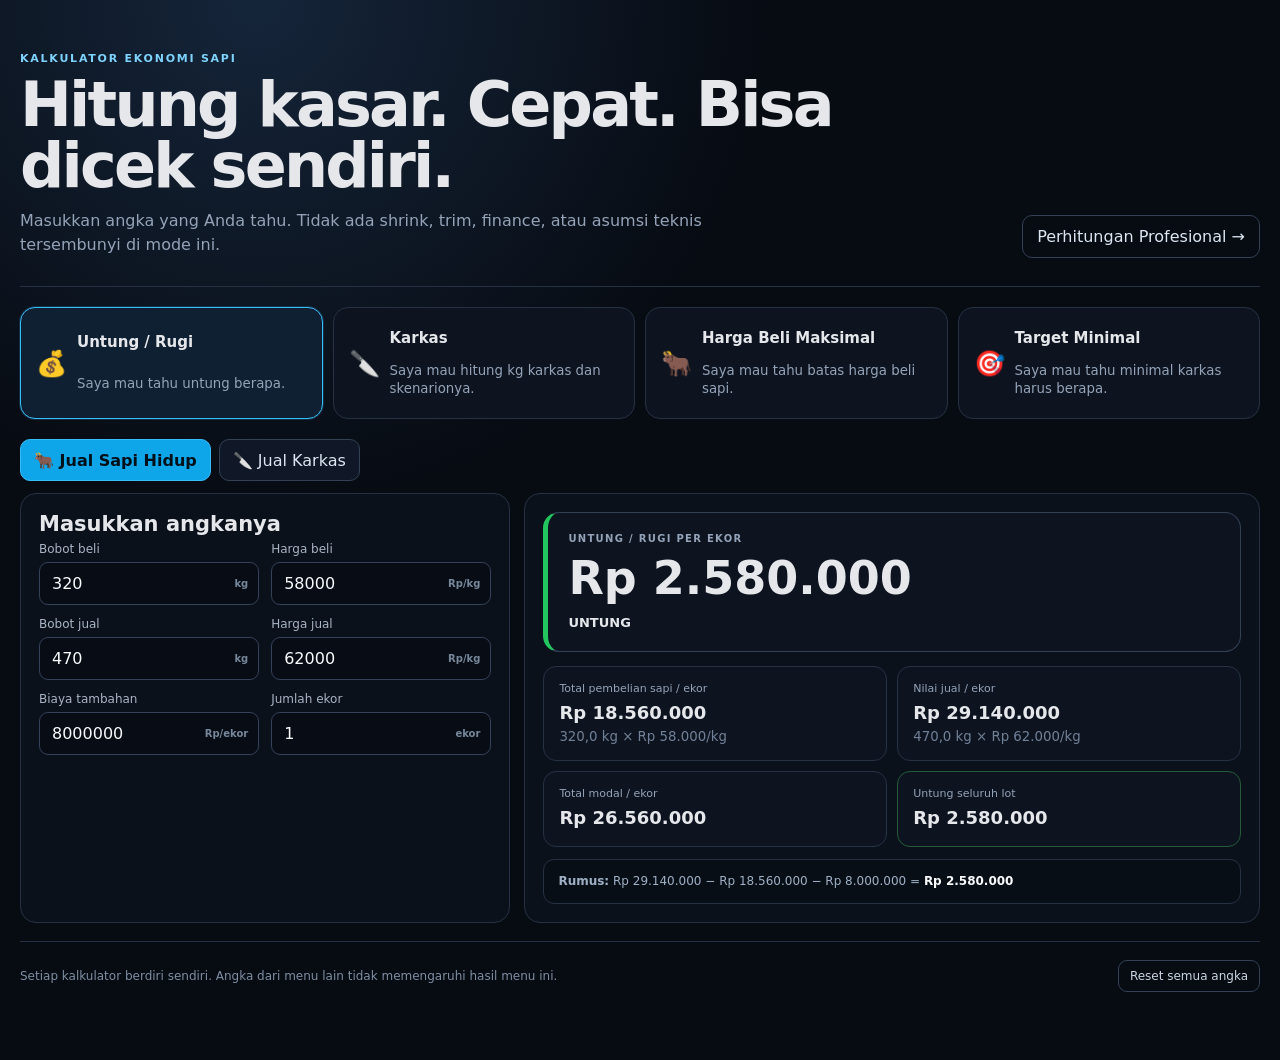
==== commit 91abe044: "deploy: publish transparent rough calculator" ====
--- a/cattle-economics/index.html
+++ b/cattle-economics/index.html
@@ -6,8 +6,8 @@
     <meta name="theme-color" content="#111827" />
     <meta name="description" content="Enterprise cattle, feedlot, carcass, slaughterhouse, and meat economics calculator." />
     <title>Cattle Economic Intelligence System</title>
-    <script type="module" crossorigin src="./assets/index-Bqy1-42Z.js"></script>
-    <link rel="stylesheet" crossorigin href="./assets/index-Bpuga6ic.css">
+    <script type="module" crossorigin src="./assets/index-AWuybWBV.js"></script>
+    <link rel="stylesheet" crossorigin href="./assets/index-DN4gzpjV.css">
   </head>
   <body>
     <div id="root"></div>
--- a/cattle-economics/assets/index-DN4gzpjV.css
+++ b/cattle-economics/assets/index-DN4gzpjV.css
@@ -0,0 +1 @@
+:root{color:#e5e7eb;font-synthesis:none;background:#070b12;font-family:Inter,ui-sans-serif,system-ui,-apple-system,BlinkMacSystemFont,Segoe UI,sans-serif}*{box-sizing:border-box}body{color:#e5e7eb;background:radial-gradient(circle at 20% 0,#15253a 0,#070b12 32rem);min-width:320px;margin:0}button,input{font:inherit}.app-shell{width:min(1500px,100% - 28px);margin:0 auto;padding:28px 0 50px}.eyebrow{letter-spacing:.16em;color:#7dd3fc;font-size:12px;font-weight:800}.hero,.quick-header{border-bottom:1px solid #263244;justify-content:space-between;align-items:flex-end;gap:28px;padding:22px 0 28px;display:flex}.hero h1,.quick-header h1,.mode-intro h1{letter-spacing:-.04em;margin:10px 0 12px;font-size:clamp(28px,5vw,52px);line-height:1}.hero p,.quick-header p,.mode-intro p{color:#9ca3af;max-width:780px;margin:0}.hero-actions{align-items:flex-end;gap:12px;display:flex}.hero-metrics{gap:10px;min-width:270px;display:grid}.hero-metrics div{background:#0d1420;border:1px solid #273449;border-radius:14px;padding:14px 16px}.hero-metrics span,.kpi span{color:#94a3b8;font-size:12px;display:block}.hero-metrics strong{margin-top:5px;font-size:19px;display:block}.mode-home{align-content:center;gap:36px;min-height:78vh;display:grid}.mode-intro{text-align:center;max-width:820px;margin:0 auto}.mode-intro p{margin:0 auto}.mode-cards{grid-template-columns:1fr 1fr;gap:18px;width:100%;max-width:1050px;margin:0 auto;display:grid}.mode-card{text-align:left;color:#e5e7eb;cursor:pointer;background:linear-gradient(#0e1724,#0a111b);border:1px solid #2c3b50;border-radius:22px;padding:28px;transition:transform .2s,border-color .2s,box-shadow .2s}.mode-card:hover{border-color:#64748b;transform:translateY(-3px);box-shadow:0 18px 50px #00000038}.mode-card.quick-card{background:linear-gradient(#10221a,#0a1511);border-color:#2d5a43}.mode-card.pro-card{background:linear-gradient(#101d2e,#0a121e);border-color:#2d4867}.mode-icon{margin-bottom:16px;font-size:34px;display:block}.mode-card b{font-size:26px;display:block}.mode-card p{color:#a7b1c0;min-height:76px;line-height:1.6}.mode-card em{letter-spacing:.08em;text-transform:uppercase;color:#7dd3fc;font-size:12px;font-style:normal;font-weight:800}.quick-task-grid{grid-template-columns:repeat(4,minmax(0,1fr));gap:10px;margin:18px 0;display:grid}.quick-task{color:#e5e7eb;text-align:left;cursor:pointer;background:#0d1420;border:1px solid #263244;border-radius:14px;grid-template-rows:auto auto;grid-template-columns:auto 1fr;align-items:center;gap:2px 10px;padding:14px;display:grid}.quick-task>span{grid-row:1/3;font-size:23px}.quick-task b{font-size:14px}.quick-task small{color:#94a3b8}.quick-task.active{background:#102033;border-color:#38bdf8;box-shadow:0 0 0 1px #38bdf82e}.quick-layout{grid-template-columns:minmax(320px,.85fr) minmax(0,1.45fr);gap:16px;display:grid}.quick-input-panel,.quick-result-panel{min-height:540px}.section-heading{justify-content:space-between;align-items:flex-start;gap:12px;display:flex}.quick-field-grid{grid-template-columns:1fr 1fr;gap:12px;margin-top:14px;display:grid}.input-with-suffix{background:#080d15;border:1px solid #344259;border-radius:9px;align-items:center;display:flex;overflow:hidden}.input-with-suffix input{border:0!important;border-radius:0!important}.input-with-suffix b{color:#77879a;white-space:nowrap;padding:0 10px;font-size:11px}.assumption-box{border-top:1px solid #263244;margin-top:18px;padding-top:14px}.assumption-box summary{cursor:pointer;color:#9fb0c4;font-weight:700}.profit-hero{background:#0d1420;border:1px solid #334155;border-left-width:5px;border-radius:16px;margin-bottom:14px;padding:20px}.profit-hero span{color:#94a3b8;letter-spacing:.12em;font-size:11px;display:block}.profit-hero strong{margin:7px 0;font-size:clamp(25px,4vw,42px);display:block}.profit-hero b{font-size:13px}.profit-hero.good{border-left-color:#22c55e}.profit-hero.warning{border-left-color:#f59e0b}.profit-hero.danger{border-left-color:#ef4444}.quick-kpis{grid-template-columns:repeat(2,minmax(0,1fr));margin-bottom:12px}.target-grid{grid-template-columns:1fr 1fr;gap:12px;margin-bottom:14px;display:grid}.scenario-strip{grid-template-columns:repeat(4,minmax(0,1fr));gap:9px;margin-bottom:14px;display:grid}.scenario-strip div{background:#0d1420;border:1px solid #263244;border-radius:12px;padding:13px}.scenario-strip span,.scenario-strip small{color:#94a3b8;display:block}.scenario-strip strong{margin:5px 0;font-size:15px;display:block}.scenario-strip .good{border-color:#245c39}.scenario-strip .mid{border-color:#6b5624}.scenario-strip .bad{border-color:#683333}.detail-link{color:#c7d2df;cursor:pointer;background:#101827;border:1px solid #334155;border-radius:11px;width:100%;min-height:46px;margin-top:18px}.ghost-btn,.mini-btn,.home-link{color:#dbe6f2;cursor:pointer;background:0 0;border:1px solid #334155;border-radius:10px;padding:10px 13px}.mini-btn{padding:7px 10px;font-size:12px}.home-link{white-space:nowrap}.input-stack{gap:12px;margin-top:20px;display:grid}.input-stack details{background:#0b111b;border:1px solid #263244;border-radius:14px}.input-stack summary{cursor:pointer;padding:15px 17px;font-weight:800}.field-grid{grid-template-columns:repeat(4,minmax(0,1fr));gap:12px;padding:0 16px 16px;display:grid}.field{color:#a9b4c4;gap:6px;font-size:12px;display:grid}.field input{color:#f8fafc;background:#080d15;border:1px solid #344259;border-radius:9px;outline:none;width:100%;padding:11px 12px;font-size:16px}.field input:focus{border-color:#38bdf8;box-shadow:0 0 0 3px #38bdf81f}.toolbar{flex-wrap:wrap;gap:10px;margin:12px 0 18px;display:flex}.toolbar button,.tabs button{color:#e5e7eb;cursor:pointer;background:#101827;border:1px solid #334155;border-radius:10px;min-height:42px;padding:9px 13px}.toolbar button:hover,.tabs button:hover{border-color:#64748b}.toolbar .secondary{background:0 0}.tabs{z-index:5;-webkit-backdrop-filter:blur(12px);backdrop-filter:blur(12px);background:#070b12f0;gap:8px;padding-bottom:8px;display:flex;position:sticky;top:0;overflow:auto}.tabs button{white-space:nowrap}.tabs button.active{color:#001019;background:#0ea5e9;border-color:#38bdf8;font-weight:900}.module{gap:16px;padding-top:10px;display:grid}.kpi-grid{grid-template-columns:repeat(4,minmax(0,1fr));gap:12px;display:grid}.kpi-grid.compact{margin-top:16px}.kpi{background:#0d1420;border:1px solid #263244;border-radius:14px;min-width:0;padding:14px}.kpi strong{overflow-wrap:anywhere;margin-top:7px;font-size:18px;display:block}.kpi.good{border-left:4px solid #22c55e}.kpi.warning{border-left:4px solid #f59e0b}.kpi.danger{border-left:4px solid #ef4444}.two-col{grid-template-columns:1fr 1fr;gap:16px;display:grid}.panel{background:#0b111b;border:1px solid #263244;border-radius:14px;min-width:0;padding:17px}.panel h3{margin:0 0 5px;font-size:17px}.muted{color:#94a3b8;margin:4px 0 12px;font-size:13px}.data-rows{display:grid}.data-row{border-bottom:1px solid #1f2b3b;justify-content:space-between;gap:20px;padding:9px 0;display:flex}.data-row:last-child{border-bottom:0}.data-row span{color:#98a6b8}.data-row strong{text-align:right;font-variant-numeric:tabular-nums}.verdict{background:#0d1420;border:1px solid #334155;border-left-width:5px;border-radius:14px;padding:16px}.verdict span{letter-spacing:.12em;text-transform:uppercase;color:#94a3b8;font-size:11px}.verdict strong{margin:5px 0;font-size:19px;display:block}.verdict p{color:#a9b4c4;margin:0}.verdict.good{border-left-color:#22c55e}.verdict.warning{border-left-color:#f59e0b}.verdict.danger{border-left-color:#ef4444}.table-wrap{margin-top:12px;overflow:auto}table{border-collapse:collapse;width:100%;min-width:720px;font-size:13px}th,td{text-align:right;font-variant-numeric:tabular-nums;border-bottom:1px solid #233044;padding:10px 9px}th:first-child,td:first-child{text-align:left}thead th{color:#94a3b8;background:#0b111b;font-weight:800;position:sticky;top:0}.cell-good{background:#22c55e17}.cell-danger{background:#ef444417}footer{color:#7f8ea3;border-top:1px solid #263244;align-items:center;gap:14px;margin-top:24px;padding:18px 0;font-size:12px;display:flex}footer span{flex:1}@media (width<=1050px){.field-grid{grid-template-columns:repeat(3,minmax(0,1fr))}.kpi-grid{grid-template-columns:repeat(2,minmax(0,1fr))}.hero,.quick-header{flex-direction:column;align-items:flex-start}.hero-actions{justify-content:space-between;width:100%}.hero-metrics{grid-template-columns:1fr 1fr;width:100%}.quick-layout{grid-template-columns:1fr}.quick-input-panel,.quick-result-panel{min-height:0}.quick-task-grid{grid-template-columns:repeat(2,minmax(0,1fr))}}@media (width<=760px){.app-shell{width:min(100% - 18px,1500px);padding-top:12px}.field-grid{grid-template-columns:repeat(2,minmax(0,1fr))}.two-col,.mode-cards{grid-template-columns:1fr}.mode-card p{min-height:0}.hero-metrics{grid-template-columns:1fr}.data-row{gap:10px}.kpi strong{font-size:16px}.quick-field-grid,.scenario-strip{grid-template-columns:1fr 1fr}.hero-actions{display:grid}.target-grid{grid-template-columns:1fr 1fr}}@media (width<=480px){.field-grid,.kpi-grid,.quick-field-grid,.target-grid{grid-template-columns:1fr}.tabs{margin-left:-9px;margin-right:-9px;padding-left:9px;padding-right:9px}.hero h1,.quick-header h1,.mode-intro h1{font-size:32px}.quick-task-grid{grid-template-columns:1fr}.scenario-strip{grid-template-columns:1fr 1fr}.mode-card{padding:20px}.profit-hero strong{font-size:28px}footer{flex-direction:column;align-items:flex-start}}.simple-shell{width:min(1240px,100% - 28px);margin:0 auto;padding:28px 0 50px}.simple-header{border-bottom:1px solid #263244;justify-content:space-between;align-items:flex-end;gap:28px;padding:24px 0 28px;display:flex}.simple-kicker{letter-spacing:.16em;color:#7dd3fc;font-size:11px;font-weight:900;display:block}.simple-header h1{letter-spacing:-.045em;margin:10px 0 12px;font-size:clamp(34px,6vw,62px);line-height:.98}.simple-header p{color:#94a3b8;max-width:760px;margin:0;line-height:1.55}.simple-pro-link{white-space:nowrap;color:#dbe6f2;cursor:pointer;background:0 0;border:1px solid #334155;border-radius:10px;padding:11px 14px}.simple-task-grid{grid-template-columns:repeat(4,minmax(0,1fr));gap:10px;margin:20px 0;display:grid}.simple-task-grid button{color:#e5e7eb;text-align:left;cursor:pointer;background:#0d1420;border:1px solid #263244;border-radius:15px;grid-template-rows:auto auto;grid-template-columns:auto 1fr;align-items:center;gap:4px 10px;min-height:112px;padding:15px;display:grid}.simple-task-grid button>span{grid-row:1/3;font-size:25px}.simple-task-grid button b{font-size:15px}.simple-task-grid button small{color:#94a3b8;line-height:1.35}.simple-task-grid button.active{background:#102033;border-color:#38bdf8;box-shadow:0 0 0 1px #38bdf82e}.simple-switch{gap:8px;margin-bottom:12px;display:flex}.simple-switch button{color:#dbe6f2;cursor:pointer;background:#101827;border:1px solid #334155;border-radius:10px;min-height:42px;padding:9px 13px}.simple-switch button.active{color:#001019;background:#0ea5e9;border-color:#38bdf8;font-weight:900}.simple-workspace{grid-template-columns:minmax(320px,.9fr) minmax(0,1.35fr);gap:14px;display:grid}.simple-panel{background:#0b111b;border:1px solid #263244;border-radius:16px;padding:18px}.simple-panel h3{margin:0 0 6px;font-size:21px}.simple-panel h4{color:#cbd5e1;margin:18px 0 10px;font-size:14px}.simple-help{color:#94a3b8;margin:0 0 14px;font-size:13px}.simple-fields{grid-template-columns:1fr 1fr;gap:12px;display:grid}.simple-field{color:#a9b4c4;gap:6px;font-size:12px;display:grid}.simple-field>div{background:#080d15;border:1px solid #344259;border-radius:9px;align-items:center;display:flex;overflow:hidden}.simple-field input{color:#f8fafc;background:0 0;border:0;outline:none;width:100%;min-width:0;padding:11px 12px;font-size:16px}.simple-field b{color:#77879a;white-space:nowrap;padding:0 10px;font-size:10px}.simple-field>div:focus-within{border-color:#38bdf8;box-shadow:0 0 0 3px #38bdf81f}.result-panel{align-content:start;display:grid}.simple-hero-result{background:#0d1420;border:1px solid #334155;border-left-width:5px;border-radius:16px;margin-bottom:14px;padding:20px}.simple-hero-result span{color:#94a3b8;letter-spacing:.13em;font-size:10px;font-weight:900;display:block}.simple-hero-result strong{overflow-wrap:anywhere;margin:7px 0;font-size:clamp(30px,5vw,46px);display:block}.simple-hero-result b{font-size:13px}.simple-hero-result.good{border-left-color:#22c55e}.simple-hero-result.danger{border-left-color:#ef4444}.simple-result-grid{grid-template-columns:1fr 1fr;gap:10px;display:grid}.simple-result{background:#0d1420;border:1px solid #263244;border-radius:13px;padding:15px}.simple-result span{color:#94a3b8;font-size:11px;display:block}.simple-result strong{overflow-wrap:anywhere;margin:7px 0 3px;font-size:18px;display:block}.simple-result small{color:#718096}.simple-result.good{border-color:#245c39}.simple-result.danger{border-color:#683333}.simple-scenarios{grid-template-columns:repeat(4,minmax(0,1fr));gap:9px;margin-bottom:14px;display:grid}.simple-scenarios>div{background:#0d1420;border:1px solid #263244;border-radius:12px;padding:14px}.simple-scenarios span,.simple-scenarios small{color:#94a3b8;display:block}.simple-scenarios strong{margin:5px 0;font-size:15px;display:block}.simple-scenarios .good{background:#0b1811;border-color:#245c39}.simple-scenarios .mid{background:#18150b;border-color:#6b5624}.simple-scenarios .bad{background:#190e0e;border-color:#683333}.simple-footer{color:#7f8ea3;border-top:1px solid #263244;justify-content:space-between;align-items:center;gap:14px;margin-top:18px;padding:18px 0;font-size:12px;display:flex}.simple-footer button{color:#cbd5e1;cursor:pointer;background:0 0;border:1px solid #334155;border-radius:9px;padding:8px 11px}@media (width<=960px){.simple-task-grid{grid-template-columns:repeat(2,minmax(0,1fr))}.simple-workspace{grid-template-columns:1fr}.simple-header{flex-direction:column;align-items:flex-start}.simple-fields{grid-template-columns:repeat(2,minmax(0,1fr))}}@media (width<=620px){.simple-shell{width:min(100% - 18px,1240px);padding-top:12px}.simple-task-grid{grid-template-columns:1fr 1fr}.simple-task-grid button{grid-template-rows:auto auto auto;grid-template-columns:1fr;min-height:126px}.simple-task-grid button>span{grid-row:auto;font-size:25px}.simple-fields,.simple-result-grid{grid-template-columns:1fr}.simple-scenarios{grid-template-columns:1fr 1fr}.simple-header h1{font-size:40px}.simple-footer{flex-direction:column;align-items:flex-start}}@media (width<=420px){.simple-task-grid{grid-template-columns:1fr}.simple-scenarios{grid-template-columns:1fr 1fr}.simple-switch{grid-template-columns:1fr;display:grid}.simple-hero-result strong{font-size:30px}}.simple-formula{color:#9fb0c4;background:#080e16;border:1px solid #263244;border-radius:11px;margin-top:12px;padding:12px 14px;font-size:12px;line-height:1.55}.simple-formula strong{color:#f8fafc}.simple-impossible{background:#190d0d;border:1px solid #7f1d1d;border-left:5px solid #ef4444;border-radius:15px;margin-bottom:14px;padding:18px}.simple-impossible>span{color:#fca5a5;letter-spacing:.12em;font-size:10px;font-weight:900;display:block}.simple-impossible strong{color:#fee2e2;margin:7px 0;font-size:24px;display:block}.simple-impossible p{color:#d6a7a7;margin:0;font-size:13px;line-height:1.55}.simple-scenarios .target{background:#0d2116;border-color:#22c55e;box-shadow:0 0 0 1px #22c55e26}.simple-scenarios em{letter-spacing:.08em;color:#8293a8;margin-top:8px;font-size:9px;font-style:normal;font-weight:900;display:block}.simple-scenarios .target em,.simple-scenarios .good em{color:#86efac}.simple-scenarios .bad em{color:#fca5a5}.simple-footnote{color:#7f91a6;margin:13px 0 0;font-size:11px;line-height:1.5}
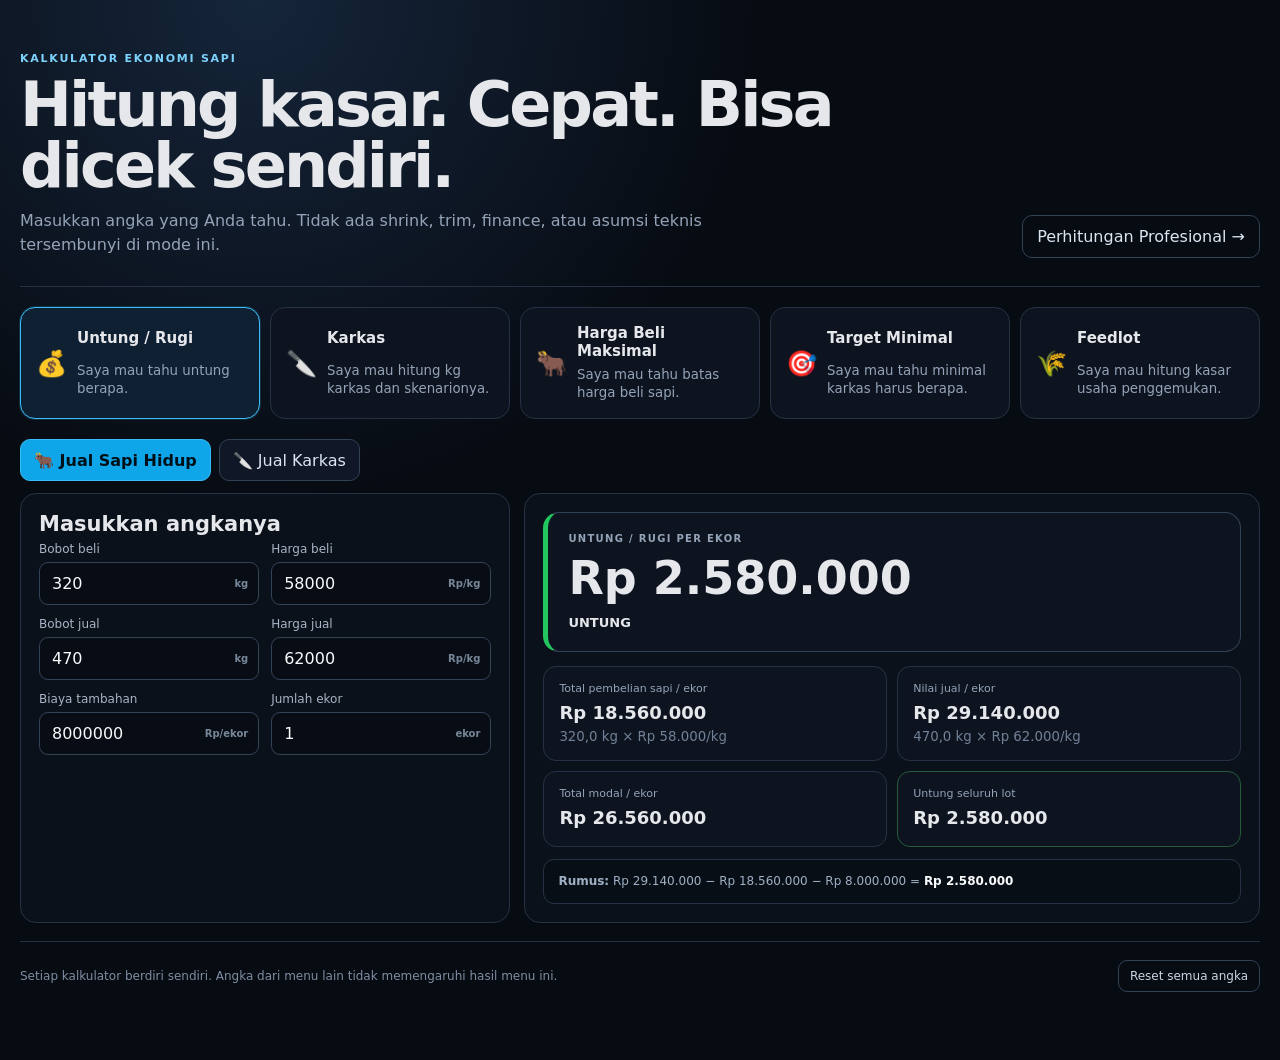
==== commit 45c7793c: "deploy: publish rough feedlot calculator" ====
--- a/cattle-economics/index.html
+++ b/cattle-economics/index.html
@@ -6,8 +6,8 @@
     <meta name="theme-color" content="#111827" />
     <meta name="description" content="Enterprise cattle, feedlot, carcass, slaughterhouse, and meat economics calculator." />
     <title>Cattle Economic Intelligence System</title>
-    <script type="module" crossorigin src="./assets/index-AWuybWBV.js"></script>
-    <link rel="stylesheet" crossorigin href="./assets/index-DN4gzpjV.css">
+    <script type="module" crossorigin src="./assets/index-THnEFdoC.js"></script>
+    <link rel="stylesheet" crossorigin href="./assets/index-D_ogpsKZ.css">
   </head>
   <body>
     <div id="root"></div>
--- a/cattle-economics/assets/index-D_ogpsKZ.css
+++ b/cattle-economics/assets/index-D_ogpsKZ.css
@@ -0,0 +1 @@
+:root{color:#e5e7eb;font-synthesis:none;background:#070b12;font-family:Inter,ui-sans-serif,system-ui,-apple-system,BlinkMacSystemFont,Segoe UI,sans-serif}*{box-sizing:border-box}body{color:#e5e7eb;background:radial-gradient(circle at 20% 0,#15253a 0,#070b12 32rem);min-width:320px;margin:0}button,input{font:inherit}.app-shell{width:min(1500px,100% - 28px);margin:0 auto;padding:28px 0 50px}.eyebrow{letter-spacing:.16em;color:#7dd3fc;font-size:12px;font-weight:800}.hero,.quick-header{border-bottom:1px solid #263244;justify-content:space-between;align-items:flex-end;gap:28px;padding:22px 0 28px;display:flex}.hero h1,.quick-header h1,.mode-intro h1{letter-spacing:-.04em;margin:10px 0 12px;font-size:clamp(28px,5vw,52px);line-height:1}.hero p,.quick-header p,.mode-intro p{color:#9ca3af;max-width:780px;margin:0}.hero-actions{align-items:flex-end;gap:12px;display:flex}.hero-metrics{gap:10px;min-width:270px;display:grid}.hero-metrics div{background:#0d1420;border:1px solid #273449;border-radius:14px;padding:14px 16px}.hero-metrics span,.kpi span{color:#94a3b8;font-size:12px;display:block}.hero-metrics strong{margin-top:5px;font-size:19px;display:block}.mode-home{align-content:center;gap:36px;min-height:78vh;display:grid}.mode-intro{text-align:center;max-width:820px;margin:0 auto}.mode-intro p{margin:0 auto}.mode-cards{grid-template-columns:1fr 1fr;gap:18px;width:100%;max-width:1050px;margin:0 auto;display:grid}.mode-card{text-align:left;color:#e5e7eb;cursor:pointer;background:linear-gradient(#0e1724,#0a111b);border:1px solid #2c3b50;border-radius:22px;padding:28px;transition:transform .2s,border-color .2s,box-shadow .2s}.mode-card:hover{border-color:#64748b;transform:translateY(-3px);box-shadow:0 18px 50px #00000038}.mode-card.quick-card{background:linear-gradient(#10221a,#0a1511);border-color:#2d5a43}.mode-card.pro-card{background:linear-gradient(#101d2e,#0a121e);border-color:#2d4867}.mode-icon{margin-bottom:16px;font-size:34px;display:block}.mode-card b{font-size:26px;display:block}.mode-card p{color:#a7b1c0;min-height:76px;line-height:1.6}.mode-card em{letter-spacing:.08em;text-transform:uppercase;color:#7dd3fc;font-size:12px;font-style:normal;font-weight:800}.quick-task-grid{grid-template-columns:repeat(4,minmax(0,1fr));gap:10px;margin:18px 0;display:grid}.quick-task{color:#e5e7eb;text-align:left;cursor:pointer;background:#0d1420;border:1px solid #263244;border-radius:14px;grid-template-rows:auto auto;grid-template-columns:auto 1fr;align-items:center;gap:2px 10px;padding:14px;display:grid}.quick-task>span{grid-row:1/3;font-size:23px}.quick-task b{font-size:14px}.quick-task small{color:#94a3b8}.quick-task.active{background:#102033;border-color:#38bdf8;box-shadow:0 0 0 1px #38bdf82e}.quick-layout{grid-template-columns:minmax(320px,.85fr) minmax(0,1.45fr);gap:16px;display:grid}.quick-input-panel,.quick-result-panel{min-height:540px}.section-heading{justify-content:space-between;align-items:flex-start;gap:12px;display:flex}.quick-field-grid{grid-template-columns:1fr 1fr;gap:12px;margin-top:14px;display:grid}.input-with-suffix{background:#080d15;border:1px solid #344259;border-radius:9px;align-items:center;display:flex;overflow:hidden}.input-with-suffix input{border:0!important;border-radius:0!important}.input-with-suffix b{color:#77879a;white-space:nowrap;padding:0 10px;font-size:11px}.assumption-box{border-top:1px solid #263244;margin-top:18px;padding-top:14px}.assumption-box summary{cursor:pointer;color:#9fb0c4;font-weight:700}.profit-hero{background:#0d1420;border:1px solid #334155;border-left-width:5px;border-radius:16px;margin-bottom:14px;padding:20px}.profit-hero span{color:#94a3b8;letter-spacing:.12em;font-size:11px;display:block}.profit-hero strong{margin:7px 0;font-size:clamp(25px,4vw,42px);display:block}.profit-hero b{font-size:13px}.profit-hero.good{border-left-color:#22c55e}.profit-hero.warning{border-left-color:#f59e0b}.profit-hero.danger{border-left-color:#ef4444}.quick-kpis{grid-template-columns:repeat(2,minmax(0,1fr));margin-bottom:12px}.target-grid{grid-template-columns:1fr 1fr;gap:12px;margin-bottom:14px;display:grid}.scenario-strip{grid-template-columns:repeat(4,minmax(0,1fr));gap:9px;margin-bottom:14px;display:grid}.scenario-strip div{background:#0d1420;border:1px solid #263244;border-radius:12px;padding:13px}.scenario-strip span,.scenario-strip small{color:#94a3b8;display:block}.scenario-strip strong{margin:5px 0;font-size:15px;display:block}.scenario-strip .good{border-color:#245c39}.scenario-strip .mid{border-color:#6b5624}.scenario-strip .bad{border-color:#683333}.detail-link{color:#c7d2df;cursor:pointer;background:#101827;border:1px solid #334155;border-radius:11px;width:100%;min-height:46px;margin-top:18px}.ghost-btn,.mini-btn,.home-link{color:#dbe6f2;cursor:pointer;background:0 0;border:1px solid #334155;border-radius:10px;padding:10px 13px}.mini-btn{padding:7px 10px;font-size:12px}.home-link{white-space:nowrap}.input-stack{gap:12px;margin-top:20px;display:grid}.input-stack details{background:#0b111b;border:1px solid #263244;border-radius:14px}.input-stack summary{cursor:pointer;padding:15px 17px;font-weight:800}.field-grid{grid-template-columns:repeat(4,minmax(0,1fr));gap:12px;padding:0 16px 16px;display:grid}.field{color:#a9b4c4;gap:6px;font-size:12px;display:grid}.field input{color:#f8fafc;background:#080d15;border:1px solid #344259;border-radius:9px;outline:none;width:100%;padding:11px 12px;font-size:16px}.field input:focus{border-color:#38bdf8;box-shadow:0 0 0 3px #38bdf81f}.toolbar{flex-wrap:wrap;gap:10px;margin:12px 0 18px;display:flex}.toolbar button,.tabs button{color:#e5e7eb;cursor:pointer;background:#101827;border:1px solid #334155;border-radius:10px;min-height:42px;padding:9px 13px}.toolbar button:hover,.tabs button:hover{border-color:#64748b}.toolbar .secondary{background:0 0}.tabs{z-index:5;-webkit-backdrop-filter:blur(12px);backdrop-filter:blur(12px);background:#070b12f0;gap:8px;padding-bottom:8px;display:flex;position:sticky;top:0;overflow:auto}.tabs button{white-space:nowrap}.tabs button.active{color:#001019;background:#0ea5e9;border-color:#38bdf8;font-weight:900}.module{gap:16px;padding-top:10px;display:grid}.kpi-grid{grid-template-columns:repeat(4,minmax(0,1fr));gap:12px;display:grid}.kpi-grid.compact{margin-top:16px}.kpi{background:#0d1420;border:1px solid #263244;border-radius:14px;min-width:0;padding:14px}.kpi strong{overflow-wrap:anywhere;margin-top:7px;font-size:18px;display:block}.kpi.good{border-left:4px solid #22c55e}.kpi.warning{border-left:4px solid #f59e0b}.kpi.danger{border-left:4px solid #ef4444}.two-col{grid-template-columns:1fr 1fr;gap:16px;display:grid}.panel{background:#0b111b;border:1px solid #263244;border-radius:14px;min-width:0;padding:17px}.panel h3{margin:0 0 5px;font-size:17px}.muted{color:#94a3b8;margin:4px 0 12px;font-size:13px}.data-rows{display:grid}.data-row{border-bottom:1px solid #1f2b3b;justify-content:space-between;gap:20px;padding:9px 0;display:flex}.data-row:last-child{border-bottom:0}.data-row span{color:#98a6b8}.data-row strong{text-align:right;font-variant-numeric:tabular-nums}.verdict{background:#0d1420;border:1px solid #334155;border-left-width:5px;border-radius:14px;padding:16px}.verdict span{letter-spacing:.12em;text-transform:uppercase;color:#94a3b8;font-size:11px}.verdict strong{margin:5px 0;font-size:19px;display:block}.verdict p{color:#a9b4c4;margin:0}.verdict.good{border-left-color:#22c55e}.verdict.warning{border-left-color:#f59e0b}.verdict.danger{border-left-color:#ef4444}.table-wrap{margin-top:12px;overflow:auto}table{border-collapse:collapse;width:100%;min-width:720px;font-size:13px}th,td{text-align:right;font-variant-numeric:tabular-nums;border-bottom:1px solid #233044;padding:10px 9px}th:first-child,td:first-child{text-align:left}thead th{color:#94a3b8;background:#0b111b;font-weight:800;position:sticky;top:0}.cell-good{background:#22c55e17}.cell-danger{background:#ef444417}footer{color:#7f8ea3;border-top:1px solid #263244;align-items:center;gap:14px;margin-top:24px;padding:18px 0;font-size:12px;display:flex}footer span{flex:1}@media (width<=1050px){.field-grid{grid-template-columns:repeat(3,minmax(0,1fr))}.kpi-grid{grid-template-columns:repeat(2,minmax(0,1fr))}.hero,.quick-header{flex-direction:column;align-items:flex-start}.hero-actions{justify-content:space-between;width:100%}.hero-metrics{grid-template-columns:1fr 1fr;width:100%}.quick-layout{grid-template-columns:1fr}.quick-input-panel,.quick-result-panel{min-height:0}.quick-task-grid{grid-template-columns:repeat(2,minmax(0,1fr))}}@media (width<=760px){.app-shell{width:min(100% - 18px,1500px);padding-top:12px}.field-grid{grid-template-columns:repeat(2,minmax(0,1fr))}.two-col,.mode-cards{grid-template-columns:1fr}.mode-card p{min-height:0}.hero-metrics{grid-template-columns:1fr}.data-row{gap:10px}.kpi strong{font-size:16px}.quick-field-grid,.scenario-strip{grid-template-columns:1fr 1fr}.hero-actions{display:grid}.target-grid{grid-template-columns:1fr 1fr}}@media (width<=480px){.field-grid,.kpi-grid,.quick-field-grid,.target-grid{grid-template-columns:1fr}.tabs{margin-left:-9px;margin-right:-9px;padding-left:9px;padding-right:9px}.hero h1,.quick-header h1,.mode-intro h1{font-size:32px}.quick-task-grid{grid-template-columns:1fr}.scenario-strip{grid-template-columns:1fr 1fr}.mode-card{padding:20px}.profit-hero strong{font-size:28px}footer{flex-direction:column;align-items:flex-start}}.simple-shell{width:min(1240px,100% - 28px);margin:0 auto;padding:28px 0 50px}.simple-header{border-bottom:1px solid #263244;justify-content:space-between;align-items:flex-end;gap:28px;padding:24px 0 28px;display:flex}.simple-kicker{letter-spacing:.16em;color:#7dd3fc;font-size:11px;font-weight:900;display:block}.simple-header h1{letter-spacing:-.045em;margin:10px 0 12px;font-size:clamp(34px,6vw,62px);line-height:.98}.simple-header p{color:#94a3b8;max-width:760px;margin:0;line-height:1.55}.simple-pro-link{white-space:nowrap;color:#dbe6f2;cursor:pointer;background:0 0;border:1px solid #334155;border-radius:10px;padding:11px 14px}.simple-task-grid{grid-template-columns:repeat(5,minmax(0,1fr));gap:10px;margin:20px 0;display:grid}.simple-task-grid button{color:#e5e7eb;text-align:left;cursor:pointer;background:#0d1420;border:1px solid #263244;border-radius:15px;grid-template-rows:auto auto;grid-template-columns:auto 1fr;align-items:center;gap:4px 10px;min-height:112px;padding:15px;display:grid}.simple-task-grid button>span{grid-row:1/3;font-size:25px}.simple-task-grid button b{font-size:15px}.simple-task-grid button small{color:#94a3b8;line-height:1.35}.simple-task-grid button.active{background:#102033;border-color:#38bdf8;box-shadow:0 0 0 1px #38bdf82e}.simple-switch{gap:8px;margin-bottom:12px;display:flex}.simple-switch button{color:#dbe6f2;cursor:pointer;background:#101827;border:1px solid #334155;border-radius:10px;min-height:42px;padding:9px 13px}.simple-switch button.active{color:#001019;background:#0ea5e9;border-color:#38bdf8;font-weight:900}.simple-workspace{grid-template-columns:minmax(320px,.9fr) minmax(0,1.35fr);gap:14px;display:grid}.simple-panel{background:#0b111b;border:1px solid #263244;border-radius:16px;padding:18px}.simple-panel h3{margin:0 0 6px;font-size:21px}.simple-panel h4{color:#cbd5e1;margin:18px 0 10px;font-size:14px}.simple-help{color:#94a3b8;margin:0 0 14px;font-size:13px}.simple-fields{grid-template-columns:1fr 1fr;gap:12px;display:grid}.simple-field{color:#a9b4c4;gap:6px;font-size:12px;display:grid}.simple-field>div{background:#080d15;border:1px solid #344259;border-radius:9px;align-items:center;display:flex;overflow:hidden}.simple-field input{color:#f8fafc;background:0 0;border:0;outline:none;width:100%;min-width:0;padding:11px 12px;font-size:16px}.simple-field b{color:#77879a;white-space:nowrap;padding:0 10px;font-size:10px}.simple-field>div:focus-within{border-color:#38bdf8;box-shadow:0 0 0 3px #38bdf81f}.result-panel{align-content:start;display:grid}.simple-hero-result{background:#0d1420;border:1px solid #334155;border-left-width:5px;border-radius:16px;margin-bottom:14px;padding:20px}.simple-hero-result span{color:#94a3b8;letter-spacing:.13em;font-size:10px;font-weight:900;display:block}.simple-hero-result strong{overflow-wrap:anywhere;margin:7px 0;font-size:clamp(30px,5vw,46px);display:block}.simple-hero-result b{font-size:13px}.simple-hero-result.good{border-left-color:#22c55e}.simple-hero-result.danger{border-left-color:#ef4444}.simple-result-grid{grid-template-columns:1fr 1fr;gap:10px;display:grid}.simple-result{background:#0d1420;border:1px solid #263244;border-radius:13px;padding:15px}.simple-result span{color:#94a3b8;font-size:11px;display:block}.simple-result strong{overflow-wrap:anywhere;margin:7px 0 3px;font-size:18px;display:block}.simple-result small{color:#718096}.simple-result.good{border-color:#245c39}.simple-result.danger{border-color:#683333}.simple-scenarios{grid-template-columns:repeat(4,minmax(0,1fr));gap:9px;margin-bottom:14px;display:grid}.simple-scenarios>div{background:#0d1420;border:1px solid #263244;border-radius:12px;padding:14px}.simple-scenarios span,.simple-scenarios small{color:#94a3b8;display:block}.simple-scenarios strong{margin:5px 0;font-size:15px;display:block}.simple-scenarios .good{background:#0b1811;border-color:#245c39}.simple-scenarios .mid{background:#18150b;border-color:#6b5624}.simple-scenarios .bad{background:#190e0e;border-color:#683333}.simple-footer{color:#7f8ea3;border-top:1px solid #263244;justify-content:space-between;align-items:center;gap:14px;margin-top:18px;padding:18px 0;font-size:12px;display:flex}.simple-footer button{color:#cbd5e1;cursor:pointer;background:0 0;border:1px solid #334155;border-radius:9px;padding:8px 11px}@media (width<=960px){.simple-task-grid{grid-template-columns:repeat(2,minmax(0,1fr))}.simple-workspace{grid-template-columns:1fr}.simple-header{flex-direction:column;align-items:flex-start}.simple-fields{grid-template-columns:repeat(2,minmax(0,1fr))}}@media (width<=620px){.simple-shell{width:min(100% - 18px,1240px);padding-top:12px}.simple-task-grid{grid-template-columns:1fr 1fr}.simple-task-grid button{grid-template-rows:auto auto auto;grid-template-columns:1fr;min-height:126px}.simple-task-grid button>span{grid-row:auto;font-size:25px}.simple-fields,.simple-result-grid{grid-template-columns:1fr}.simple-scenarios{grid-template-columns:1fr 1fr}.simple-header h1{font-size:40px}.simple-footer{flex-direction:column;align-items:flex-start}}@media (width<=420px){.simple-task-grid{grid-template-columns:1fr}.simple-scenarios{grid-template-columns:1fr 1fr}.simple-switch{grid-template-columns:1fr;display:grid}.simple-hero-result strong{font-size:30px}}.simple-formula{color:#9fb0c4;background:#080e16;border:1px solid #263244;border-radius:11px;margin-top:12px;padding:12px 14px;font-size:12px;line-height:1.55}.simple-formula strong{color:#f8fafc}.simple-impossible{background:#190d0d;border:1px solid #7f1d1d;border-left:5px solid #ef4444;border-radius:15px;margin-bottom:14px;padding:18px}.simple-impossible>span{color:#fca5a5;letter-spacing:.12em;font-size:10px;font-weight:900;display:block}.simple-impossible strong{color:#fee2e2;margin:7px 0;font-size:24px;display:block}.simple-impossible p{color:#d6a7a7;margin:0;font-size:13px;line-height:1.55}.simple-scenarios .target{background:#0d2116;border-color:#22c55e;box-shadow:0 0 0 1px #22c55e26}.simple-scenarios em{letter-spacing:.08em;color:#8293a8;margin-top:8px;font-size:9px;font-style:normal;font-weight:900;display:block}.simple-scenarios .target em,.simple-scenarios .good em{color:#86efac}.simple-scenarios .bad em{color:#fca5a5}.simple-footnote{color:#7f91a6;margin:13px 0 0;font-size:11px;line-height:1.5}
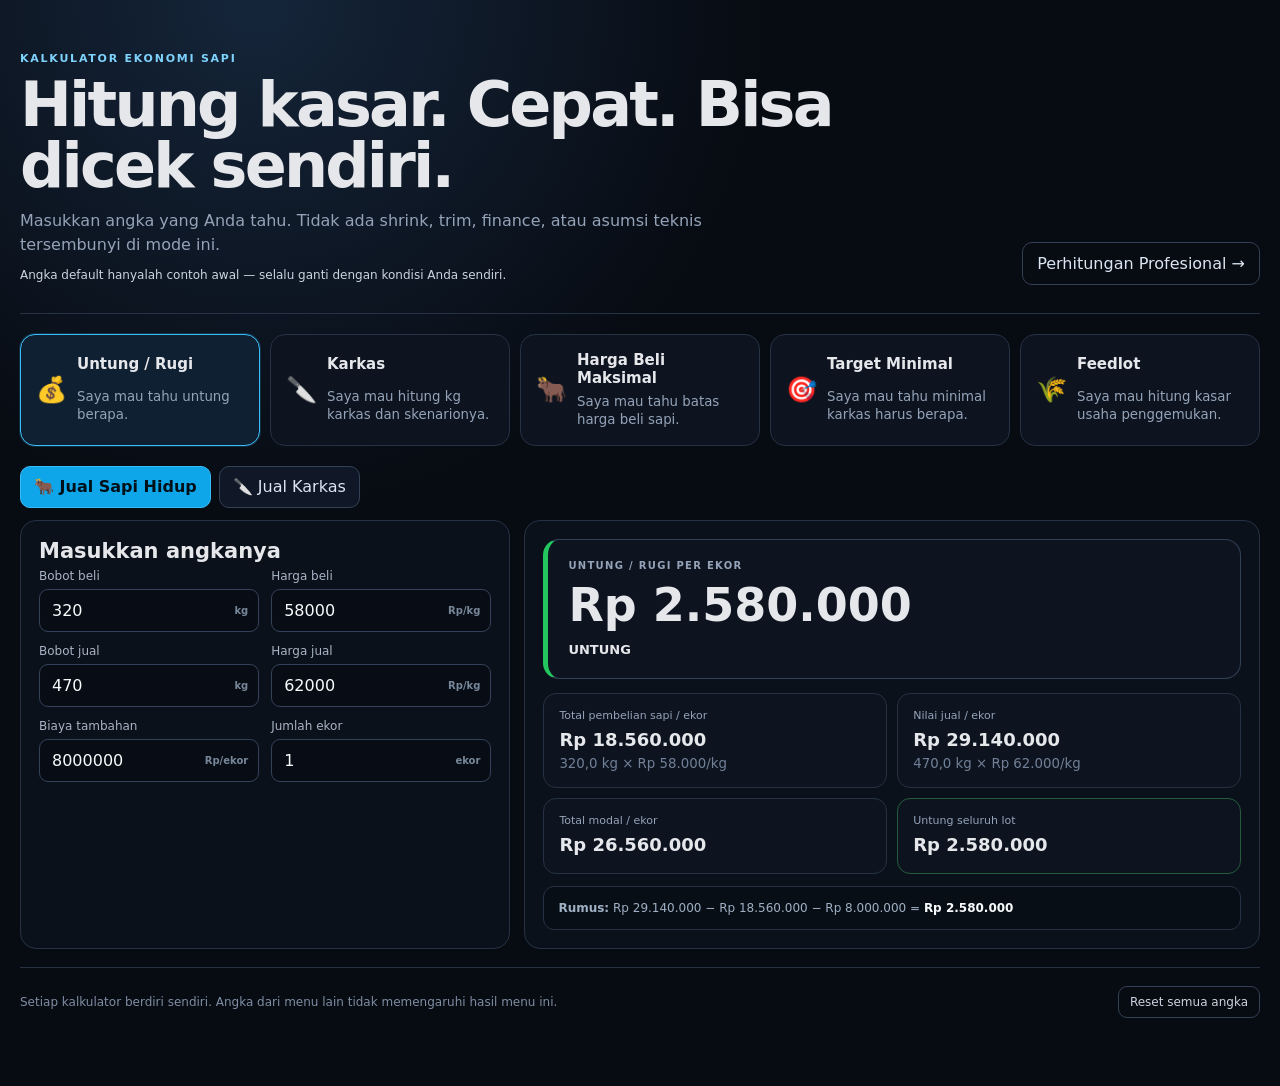
==== commit 356927e7: "deploy: publish polished rough feedlot calculator" ====
--- a/cattle-economics/index.html
+++ b/cattle-economics/index.html
@@ -6,8 +6,8 @@
     <meta name="theme-color" content="#111827" />
     <meta name="description" content="Enterprise cattle, feedlot, carcass, slaughterhouse, and meat economics calculator." />
     <title>Cattle Economic Intelligence System</title>
-    <script type="module" crossorigin src="./assets/index-THnEFdoC.js"></script>
-    <link rel="stylesheet" crossorigin href="./assets/index-D_ogpsKZ.css">
+    <script type="module" crossorigin src="./assets/index-C9ByyOp9.js"></script>
+    <link rel="stylesheet" crossorigin href="./assets/index-CApLfdGB.css">
   </head>
   <body>
     <div id="root"></div>
--- a/cattle-economics/assets/index-CApLfdGB.css
+++ b/cattle-economics/assets/index-CApLfdGB.css
@@ -0,0 +1 @@
+:root{color:#e5e7eb;font-synthesis:none;background:#070b12;font-family:Inter,ui-sans-serif,system-ui,-apple-system,BlinkMacSystemFont,Segoe UI,sans-serif}*{box-sizing:border-box}body{color:#e5e7eb;background:radial-gradient(circle at 20% 0,#15253a 0,#070b12 32rem);min-width:320px;margin:0}button,input{font:inherit}.app-shell{width:min(1500px,100% - 28px);margin:0 auto;padding:28px 0 50px}.eyebrow{letter-spacing:.16em;color:#7dd3fc;font-size:12px;font-weight:800}.hero,.quick-header{border-bottom:1px solid #263244;justify-content:space-between;align-items:flex-end;gap:28px;padding:22px 0 28px;display:flex}.hero h1,.quick-header h1,.mode-intro h1{letter-spacing:-.04em;margin:10px 0 12px;font-size:clamp(28px,5vw,52px);line-height:1}.hero p,.quick-header p,.mode-intro p{color:#9ca3af;max-width:780px;margin:0}.hero-actions{align-items:flex-end;gap:12px;display:flex}.hero-metrics{gap:10px;min-width:270px;display:grid}.hero-metrics div{background:#0d1420;border:1px solid #273449;border-radius:14px;padding:14px 16px}.hero-metrics span,.kpi span{color:#94a3b8;font-size:12px;display:block}.hero-metrics strong{margin-top:5px;font-size:19px;display:block}.mode-home{align-content:center;gap:36px;min-height:78vh;display:grid}.mode-intro{text-align:center;max-width:820px;margin:0 auto}.mode-intro p{margin:0 auto}.mode-cards{grid-template-columns:1fr 1fr;gap:18px;width:100%;max-width:1050px;margin:0 auto;display:grid}.mode-card{text-align:left;color:#e5e7eb;cursor:pointer;background:linear-gradient(#0e1724,#0a111b);border:1px solid #2c3b50;border-radius:22px;padding:28px;transition:transform .2s,border-color .2s,box-shadow .2s}.mode-card:hover{border-color:#64748b;transform:translateY(-3px);box-shadow:0 18px 50px #00000038}.mode-card.quick-card{background:linear-gradient(#10221a,#0a1511);border-color:#2d5a43}.mode-card.pro-card{background:linear-gradient(#101d2e,#0a121e);border-color:#2d4867}.mode-icon{margin-bottom:16px;font-size:34px;display:block}.mode-card b{font-size:26px;display:block}.mode-card p{color:#a7b1c0;min-height:76px;line-height:1.6}.mode-card em{letter-spacing:.08em;text-transform:uppercase;color:#7dd3fc;font-size:12px;font-style:normal;font-weight:800}.quick-task-grid{grid-template-columns:repeat(4,minmax(0,1fr));gap:10px;margin:18px 0;display:grid}.quick-task{color:#e5e7eb;text-align:left;cursor:pointer;background:#0d1420;border:1px solid #263244;border-radius:14px;grid-template-rows:auto auto;grid-template-columns:auto 1fr;align-items:center;gap:2px 10px;padding:14px;display:grid}.quick-task>span{grid-row:1/3;font-size:23px}.quick-task b{font-size:14px}.quick-task small{color:#94a3b8}.quick-task.active{background:#102033;border-color:#38bdf8;box-shadow:0 0 0 1px #38bdf82e}.quick-layout{grid-template-columns:minmax(320px,.85fr) minmax(0,1.45fr);gap:16px;display:grid}.quick-input-panel,.quick-result-panel{min-height:540px}.section-heading{justify-content:space-between;align-items:flex-start;gap:12px;display:flex}.quick-field-grid{grid-template-columns:1fr 1fr;gap:12px;margin-top:14px;display:grid}.input-with-suffix{background:#080d15;border:1px solid #344259;border-radius:9px;align-items:center;display:flex;overflow:hidden}.input-with-suffix input{border:0!important;border-radius:0!important}.input-with-suffix b{color:#77879a;white-space:nowrap;padding:0 10px;font-size:11px}.assumption-box{border-top:1px solid #263244;margin-top:18px;padding-top:14px}.assumption-box summary{cursor:pointer;color:#9fb0c4;font-weight:700}.profit-hero{background:#0d1420;border:1px solid #334155;border-left-width:5px;border-radius:16px;margin-bottom:14px;padding:20px}.profit-hero span{color:#94a3b8;letter-spacing:.12em;font-size:11px;display:block}.profit-hero strong{margin:7px 0;font-size:clamp(25px,4vw,42px);display:block}.profit-hero b{font-size:13px}.profit-hero.good{border-left-color:#22c55e}.profit-hero.warning{border-left-color:#f59e0b}.profit-hero.danger{border-left-color:#ef4444}.quick-kpis{grid-template-columns:repeat(2,minmax(0,1fr));margin-bottom:12px}.target-grid{grid-template-columns:1fr 1fr;gap:12px;margin-bottom:14px;display:grid}.scenario-strip{grid-template-columns:repeat(4,minmax(0,1fr));gap:9px;margin-bottom:14px;display:grid}.scenario-strip div{background:#0d1420;border:1px solid #263244;border-radius:12px;padding:13px}.scenario-strip span,.scenario-strip small{color:#94a3b8;display:block}.scenario-strip strong{margin:5px 0;font-size:15px;display:block}.scenario-strip .good{border-color:#245c39}.scenario-strip .mid{border-color:#6b5624}.scenario-strip .bad{border-color:#683333}.detail-link{color:#c7d2df;cursor:pointer;background:#101827;border:1px solid #334155;border-radius:11px;width:100%;min-height:46px;margin-top:18px}.ghost-btn,.mini-btn,.home-link{color:#dbe6f2;cursor:pointer;background:0 0;border:1px solid #334155;border-radius:10px;padding:10px 13px}.mini-btn{padding:7px 10px;font-size:12px}.home-link{white-space:nowrap}.input-stack{gap:12px;margin-top:20px;display:grid}.input-stack details{background:#0b111b;border:1px solid #263244;border-radius:14px}.input-stack summary{cursor:pointer;padding:15px 17px;font-weight:800}.field-grid{grid-template-columns:repeat(4,minmax(0,1fr));gap:12px;padding:0 16px 16px;display:grid}.field{color:#a9b4c4;gap:6px;font-size:12px;display:grid}.field input{color:#f8fafc;background:#080d15;border:1px solid #344259;border-radius:9px;outline:none;width:100%;padding:11px 12px;font-size:16px}.field input:focus{border-color:#38bdf8;box-shadow:0 0 0 3px #38bdf81f}.toolbar{flex-wrap:wrap;gap:10px;margin:12px 0 18px;display:flex}.toolbar button,.tabs button{color:#e5e7eb;cursor:pointer;background:#101827;border:1px solid #334155;border-radius:10px;min-height:42px;padding:9px 13px}.toolbar button:hover,.tabs button:hover{border-color:#64748b}.toolbar .secondary{background:0 0}.tabs{z-index:5;-webkit-backdrop-filter:blur(12px);backdrop-filter:blur(12px);background:#070b12f0;gap:8px;padding-bottom:8px;display:flex;position:sticky;top:0;overflow:auto}.tabs button{white-space:nowrap}.tabs button.active{color:#001019;background:#0ea5e9;border-color:#38bdf8;font-weight:900}.module{gap:16px;padding-top:10px;display:grid}.kpi-grid{grid-template-columns:repeat(4,minmax(0,1fr));gap:12px;display:grid}.kpi-grid.compact{margin-top:16px}.kpi{background:#0d1420;border:1px solid #263244;border-radius:14px;min-width:0;padding:14px}.kpi strong{overflow-wrap:anywhere;margin-top:7px;font-size:18px;display:block}.kpi.good{border-left:4px solid #22c55e}.kpi.warning{border-left:4px solid #f59e0b}.kpi.danger{border-left:4px solid #ef4444}.two-col{grid-template-columns:1fr 1fr;gap:16px;display:grid}.panel{background:#0b111b;border:1px solid #263244;border-radius:14px;min-width:0;padding:17px}.panel h3{margin:0 0 5px;font-size:17px}.muted{color:#94a3b8;margin:4px 0 12px;font-size:13px}.data-rows{display:grid}.data-row{border-bottom:1px solid #1f2b3b;justify-content:space-between;gap:20px;padding:9px 0;display:flex}.data-row:last-child{border-bottom:0}.data-row span{color:#98a6b8}.data-row strong{text-align:right;font-variant-numeric:tabular-nums}.verdict{background:#0d1420;border:1px solid #334155;border-left-width:5px;border-radius:14px;padding:16px}.verdict span{letter-spacing:.12em;text-transform:uppercase;color:#94a3b8;font-size:11px}.verdict strong{margin:5px 0;font-size:19px;display:block}.verdict p{color:#a9b4c4;margin:0}.verdict.good{border-left-color:#22c55e}.verdict.warning{border-left-color:#f59e0b}.verdict.danger{border-left-color:#ef4444}.table-wrap{margin-top:12px;overflow:auto}table{border-collapse:collapse;width:100%;min-width:720px;font-size:13px}th,td{text-align:right;font-variant-numeric:tabular-nums;border-bottom:1px solid #233044;padding:10px 9px}th:first-child,td:first-child{text-align:left}thead th{color:#94a3b8;background:#0b111b;font-weight:800;position:sticky;top:0}.cell-good{background:#22c55e17}.cell-danger{background:#ef444417}footer{color:#7f8ea3;border-top:1px solid #263244;align-items:center;gap:14px;margin-top:24px;padding:18px 0;font-size:12px;display:flex}footer span{flex:1}@media (width<=1050px){.field-grid{grid-template-columns:repeat(3,minmax(0,1fr))}.kpi-grid{grid-template-columns:repeat(2,minmax(0,1fr))}.hero,.quick-header{flex-direction:column;align-items:flex-start}.hero-actions{justify-content:space-between;width:100%}.hero-metrics{grid-template-columns:1fr 1fr;width:100%}.quick-layout{grid-template-columns:1fr}.quick-input-panel,.quick-result-panel{min-height:0}.quick-task-grid{grid-template-columns:repeat(2,minmax(0,1fr))}}@media (width<=760px){.app-shell{width:min(100% - 18px,1500px);padding-top:12px}.field-grid{grid-template-columns:repeat(2,minmax(0,1fr))}.two-col,.mode-cards{grid-template-columns:1fr}.mode-card p{min-height:0}.hero-metrics{grid-template-columns:1fr}.data-row{gap:10px}.kpi strong{font-size:16px}.quick-field-grid,.scenario-strip{grid-template-columns:1fr 1fr}.hero-actions{display:grid}.target-grid{grid-template-columns:1fr 1fr}}@media (width<=480px){.field-grid,.kpi-grid,.quick-field-grid,.target-grid{grid-template-columns:1fr}.tabs{margin-left:-9px;margin-right:-9px;padding-left:9px;padding-right:9px}.hero h1,.quick-header h1,.mode-intro h1{font-size:32px}.quick-task-grid{grid-template-columns:1fr}.scenario-strip{grid-template-columns:1fr 1fr}.mode-card{padding:20px}.profit-hero strong{font-size:28px}footer{flex-direction:column;align-items:flex-start}}.simple-shell{width:min(1240px,100% - 28px);margin:0 auto;padding:28px 0 50px}.simple-header{border-bottom:1px solid #263244;justify-content:space-between;align-items:flex-end;gap:28px;padding:24px 0 28px;display:flex}.simple-kicker{letter-spacing:.16em;color:#7dd3fc;font-size:11px;font-weight:900;display:block}.simple-header h1{letter-spacing:-.045em;margin:10px 0 12px;font-size:clamp(34px,6vw,62px);line-height:.98}.simple-header p{color:#94a3b8;max-width:760px;margin:0;line-height:1.55}.simple-pro-link{white-space:nowrap;color:#dbe6f2;cursor:pointer;background:0 0;border:1px solid #334155;border-radius:10px;padding:11px 14px}.simple-task-grid{grid-template-columns:repeat(5,minmax(0,1fr));gap:10px;margin:20px 0;display:grid}.simple-task-grid button{color:#e5e7eb;text-align:left;cursor:pointer;background:#0d1420;border:1px solid #263244;border-radius:15px;grid-template-rows:auto auto;grid-template-columns:auto 1fr;align-items:center;gap:4px 10px;min-height:112px;padding:15px;display:grid}.simple-task-grid button>span{grid-row:1/3;font-size:25px}.simple-task-grid button b{font-size:15px}.simple-task-grid button small{color:#94a3b8;line-height:1.35}.simple-task-grid button.active{background:#102033;border-color:#38bdf8;box-shadow:0 0 0 1px #38bdf82e}.simple-switch{gap:8px;margin-bottom:12px;display:flex}.simple-switch button{color:#dbe6f2;cursor:pointer;background:#101827;border:1px solid #334155;border-radius:10px;min-height:42px;padding:9px 13px}.simple-switch button.active{color:#001019;background:#0ea5e9;border-color:#38bdf8;font-weight:900}.simple-workspace{grid-template-columns:minmax(320px,.9fr) minmax(0,1.35fr);gap:14px;display:grid}.simple-panel{background:#0b111b;border:1px solid #263244;border-radius:16px;padding:18px}.simple-panel h3{margin:0 0 6px;font-size:21px}.simple-panel h4{color:#cbd5e1;margin:18px 0 10px;font-size:14px}.simple-help{color:#94a3b8;margin:0 0 14px;font-size:13px}.simple-fields{grid-template-columns:1fr 1fr;gap:12px;display:grid}.simple-field{color:#a9b4c4;gap:6px;font-size:12px;display:grid}.simple-field>div{background:#080d15;border:1px solid #344259;border-radius:9px;align-items:center;display:flex;overflow:hidden}.simple-field input{color:#f8fafc;background:0 0;border:0;outline:none;width:100%;min-width:0;padding:11px 12px;font-size:16px}.simple-field b{color:#77879a;white-space:nowrap;padding:0 10px;font-size:10px}.simple-field>div:focus-within{border-color:#38bdf8;box-shadow:0 0 0 3px #38bdf81f}.result-panel{align-content:start;display:grid}.simple-hero-result{background:#0d1420;border:1px solid #334155;border-left-width:5px;border-radius:16px;margin-bottom:14px;padding:20px}.simple-hero-result span{color:#94a3b8;letter-spacing:.13em;font-size:10px;font-weight:900;display:block}.simple-hero-result strong{overflow-wrap:anywhere;margin:7px 0;font-size:clamp(30px,5vw,46px);display:block}.simple-hero-result b{font-size:13px}.simple-hero-result.good{border-left-color:#22c55e}.simple-hero-result.danger{border-left-color:#ef4444}.simple-result-grid{grid-template-columns:1fr 1fr;gap:10px;display:grid}.simple-result{background:#0d1420;border:1px solid #263244;border-radius:13px;padding:15px}.simple-result span{color:#94a3b8;font-size:11px;display:block}.simple-result strong{overflow-wrap:anywhere;margin:7px 0 3px;font-size:18px;display:block}.simple-result small{color:#718096}.simple-result.good{border-color:#245c39}.simple-result.danger{border-color:#683333}.simple-scenarios{grid-template-columns:repeat(4,minmax(0,1fr));gap:9px;margin-bottom:14px;display:grid}.simple-scenarios>div{background:#0d1420;border:1px solid #263244;border-radius:12px;padding:14px}.simple-scenarios span,.simple-scenarios small{color:#94a3b8;display:block}.simple-scenarios strong{margin:5px 0;font-size:15px;display:block}.simple-scenarios .good{background:#0b1811;border-color:#245c39}.simple-scenarios .mid{background:#18150b;border-color:#6b5624}.simple-scenarios .bad{background:#190e0e;border-color:#683333}.simple-footer{color:#7f8ea3;border-top:1px solid #263244;justify-content:space-between;align-items:center;gap:14px;margin-top:18px;padding:18px 0;font-size:12px;display:flex}.simple-footer button{color:#cbd5e1;cursor:pointer;background:0 0;border:1px solid #334155;border-radius:9px;padding:8px 11px}@media (width<=960px){.simple-task-grid{grid-template-columns:repeat(2,minmax(0,1fr))}.simple-workspace{grid-template-columns:1fr}.simple-header{flex-direction:column;align-items:flex-start}.simple-fields{grid-template-columns:repeat(2,minmax(0,1fr))}}@media (width<=620px){.simple-shell{width:min(100% - 18px,1240px);padding-top:12px}.simple-task-grid{grid-template-columns:1fr 1fr}.simple-task-grid button{grid-template-rows:auto auto auto;grid-template-columns:1fr;min-height:126px}.simple-task-grid button>span{grid-row:auto;font-size:25px}.simple-fields,.simple-result-grid{grid-template-columns:1fr}.simple-scenarios{grid-template-columns:1fr 1fr}.simple-header h1{font-size:40px}.simple-footer{flex-direction:column;align-items:flex-start}}@media (width<=420px){.simple-task-grid{grid-template-columns:1fr}.simple-scenarios{grid-template-columns:1fr 1fr}.simple-switch{grid-template-columns:1fr;display:grid}.simple-hero-result strong{font-size:30px}}.simple-formula{color:#9fb0c4;background:#080e16;border:1px solid #263244;border-radius:11px;margin-top:12px;padding:12px 14px;font-size:12px;line-height:1.55}.simple-formula strong{color:#f8fafc}.simple-impossible{background:#190d0d;border:1px solid #7f1d1d;border-left:5px solid #ef4444;border-radius:15px;margin-bottom:14px;padding:18px}.simple-impossible>span{color:#fca5a5;letter-spacing:.12em;font-size:10px;font-weight:900;display:block}.simple-impossible strong{color:#fee2e2;margin:7px 0;font-size:24px;display:block}.simple-impossible p{color:#d6a7a7;margin:0;font-size:13px;line-height:1.55}.simple-scenarios .target{background:#0d2116;border-color:#22c55e;box-shadow:0 0 0 1px #22c55e26}.simple-scenarios em{letter-spacing:.08em;color:#8293a8;margin-top:8px;font-size:9px;font-style:normal;font-weight:900;display:block}.simple-scenarios .target em,.simple-scenarios .good em{color:#86efac}.simple-scenarios .bad em{color:#fca5a5}.simple-footnote{color:#7f91a6;margin:13px 0 0;font-size:11px;line-height:1.5}.simple-header-note{font-size:12px;color:#cbd5e1!important;margin-top:8px!important}.simple-example-note{color:#a9b8c9;background:#0d1724;border:1px solid #334155;border-radius:10px;margin:12px 0 16px;padding:11px 12px;font-size:12px;line-height:1.5}.simple-hero-result.warning{border-left-color:#f59e0b}.simple-feedlot-status{background:#0d1420;border:1px solid #334155;border-left-width:4px;border-radius:11px;margin:0 0 10px;padding:13px 14px}.simple-feedlot-status strong{margin-bottom:4px;font-size:13px;display:block}.simple-feedlot-status p{color:#93a4b7;margin:0;font-size:12px;line-height:1.5}.simple-feedlot-status.good{border-left-color:#22c55e}.simple-feedlot-status.warning{border-left-color:#f59e0b}.simple-feedlot-status.danger{border-left-color:#ef4444}
